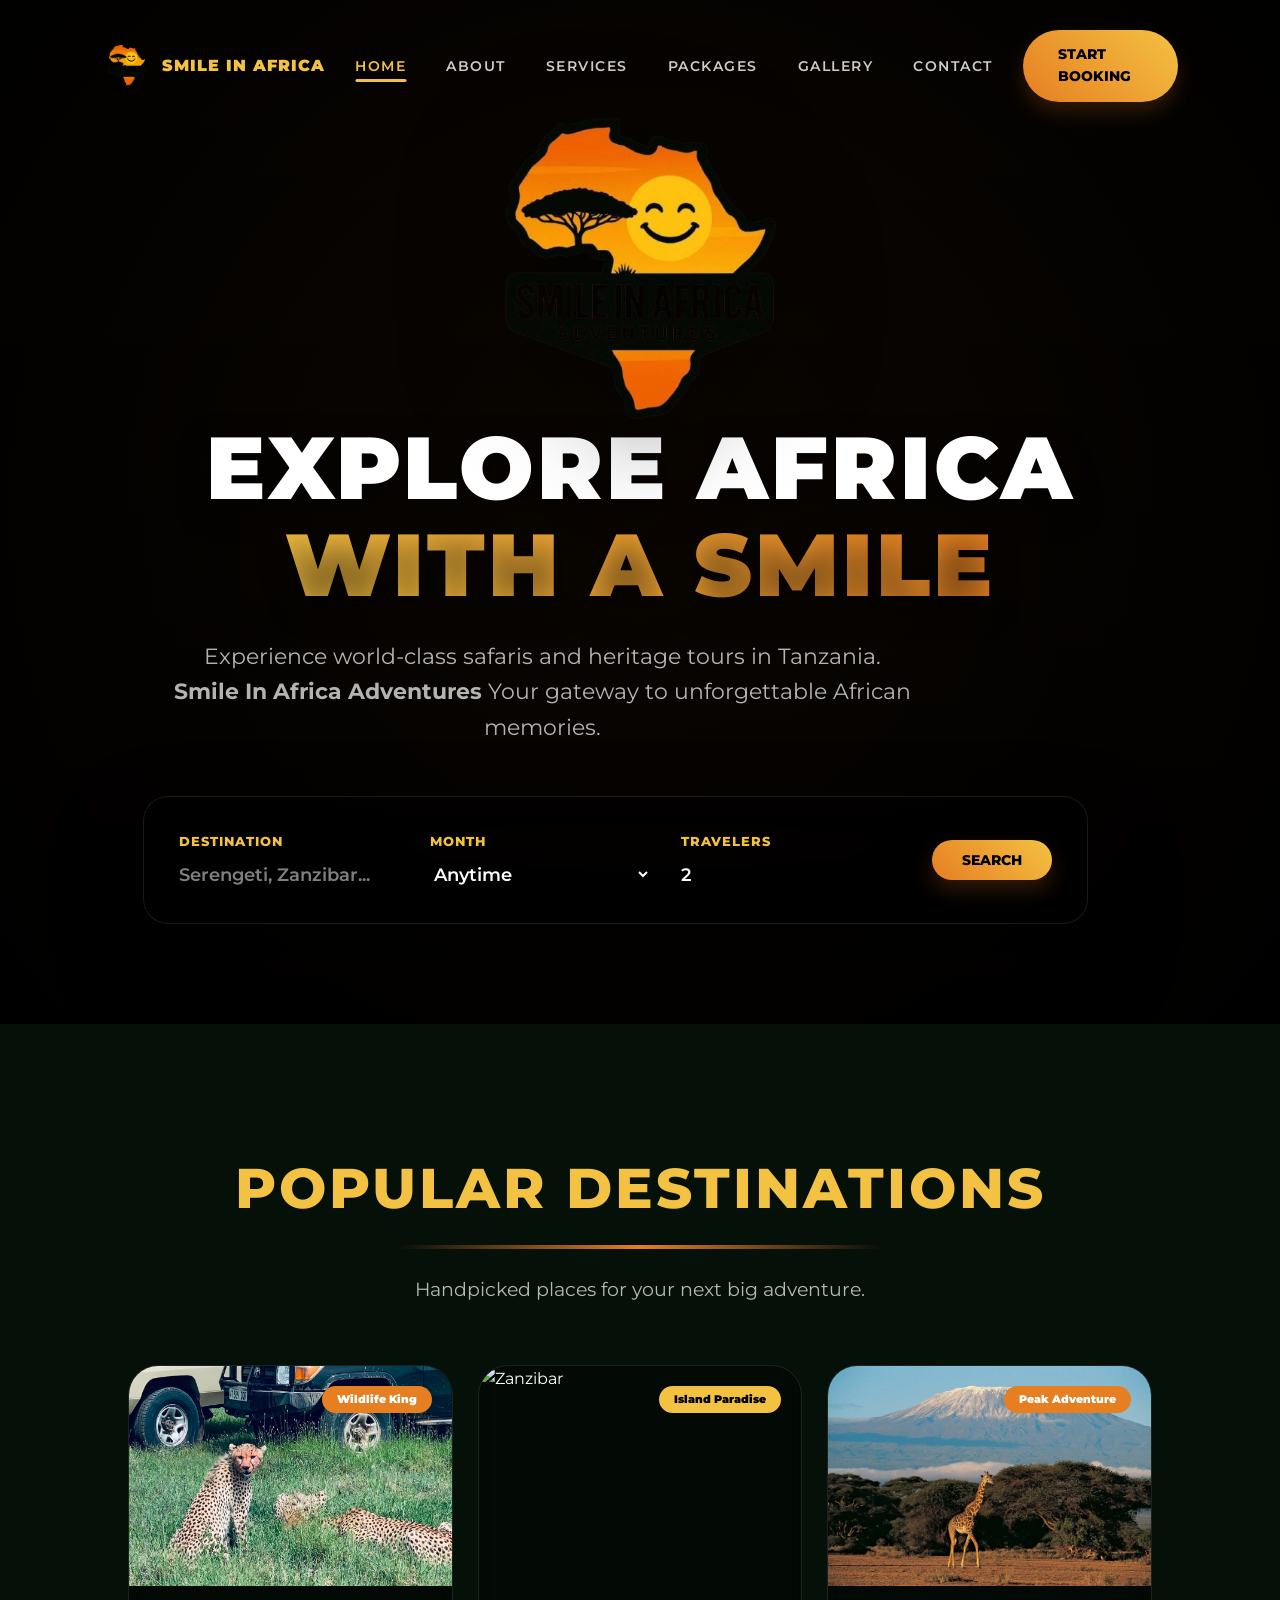
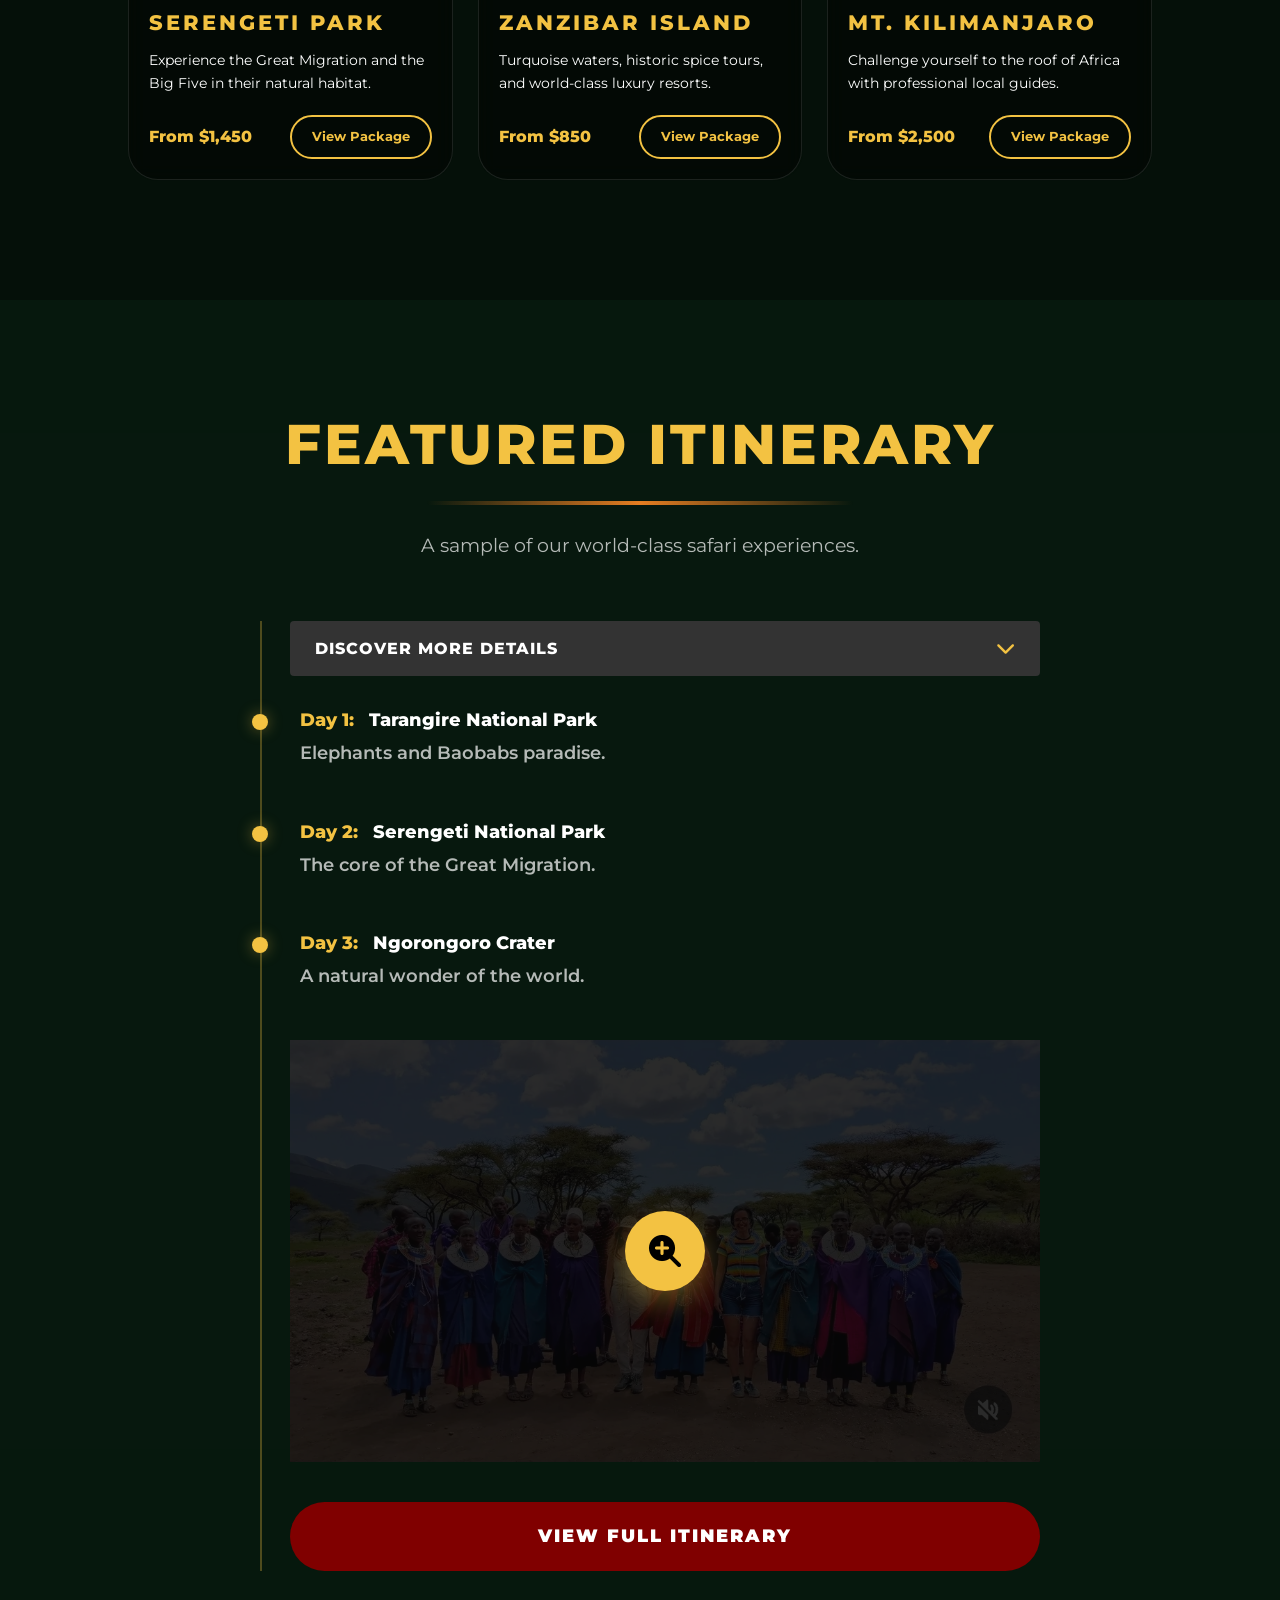
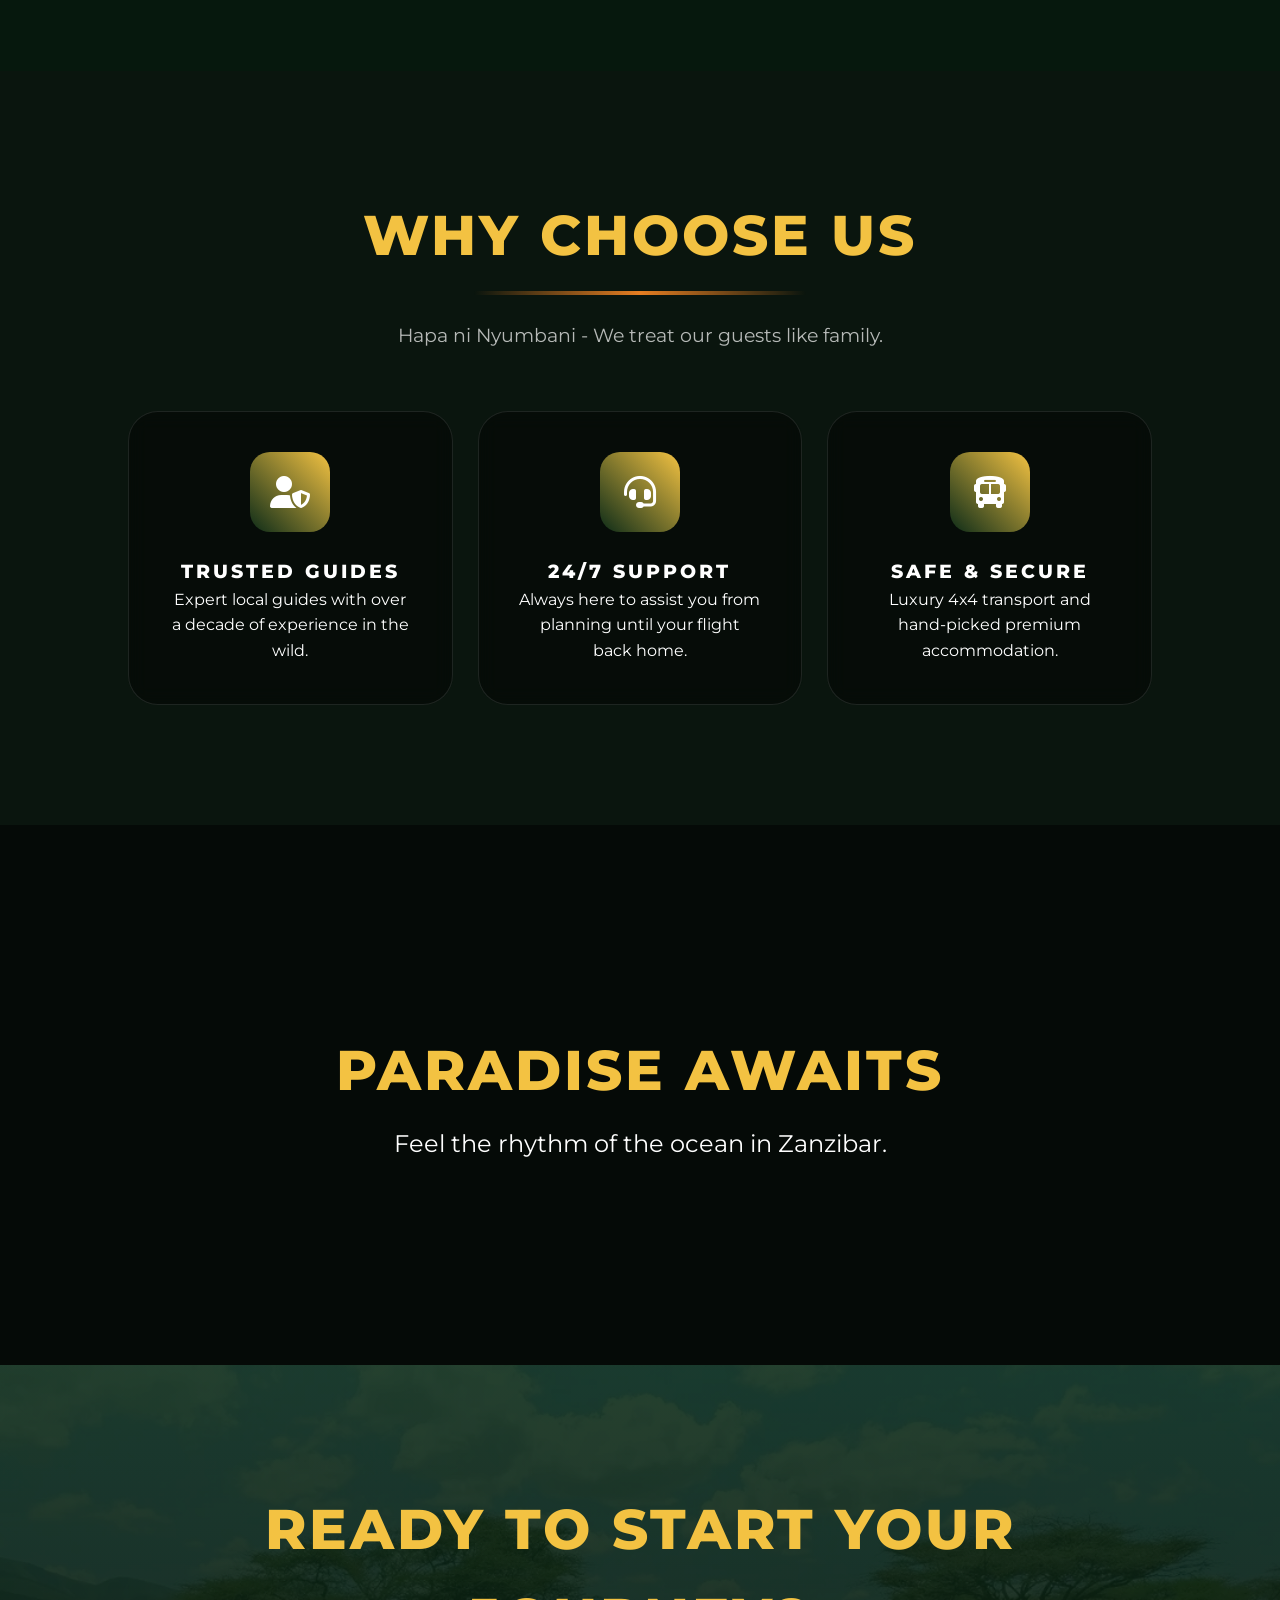
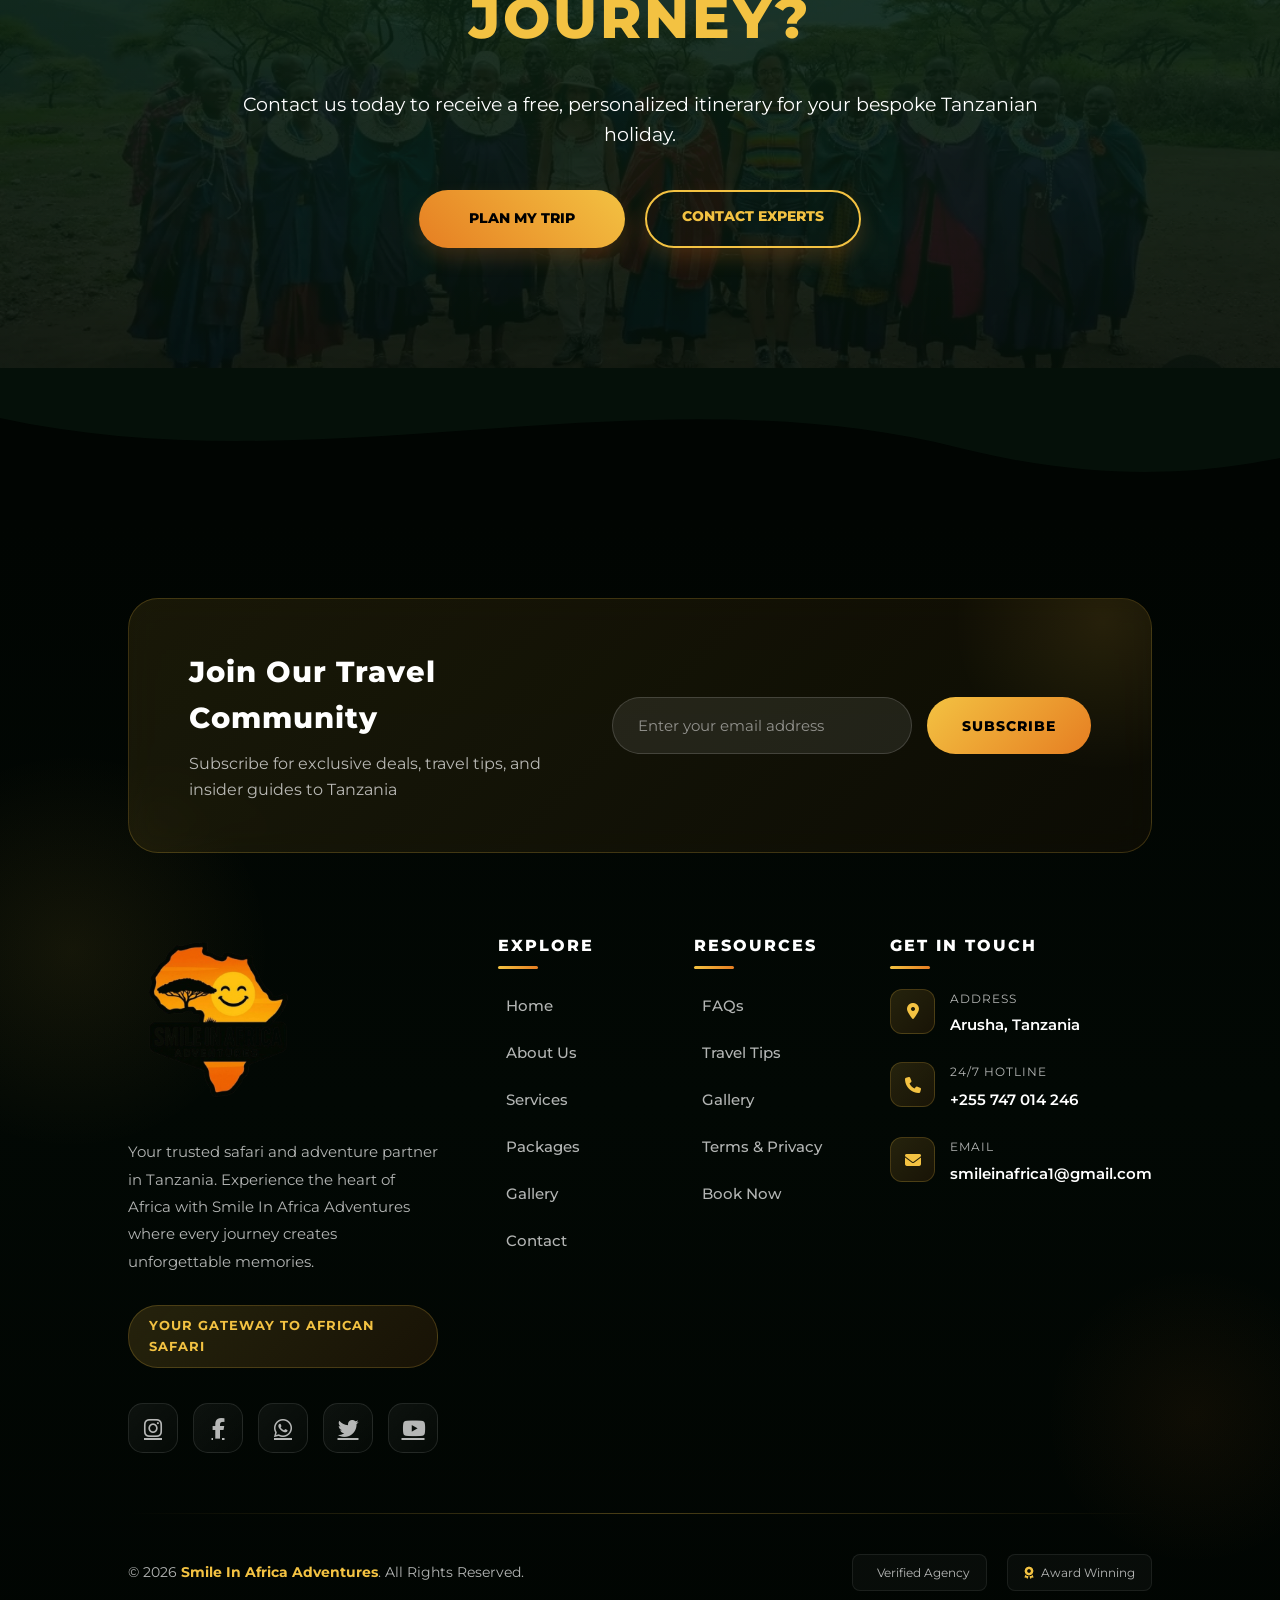
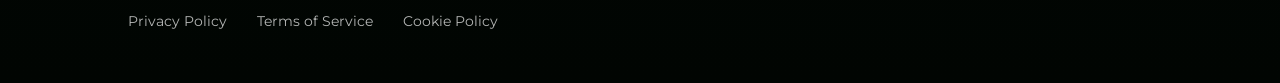
==== index.html @ d2c684fd "Add files via upload" ====
<!DOCTYPE html>
<html lang="en">

<head>
    <meta charset="UTF-8">
    <meta name="viewport" content="width=device-width, initial-scale=1.0">
    <title>Smile In Africa Adventures | Ultimate Tanzanian Safari & Heritage Tours</title>
    <!-- SEO -->
    <meta name="description"
        content="Smile In Africa Adventures - Discover the magic of Tanzania with world-class safaris, Kilimanjaro treks, and Zanzibar escapes. Trusted guides, premium 4x4s, and unforgettable memories.">
    <meta name="keywords"
        content="Tanzania Safari, Serengeti Migration, Kilimanjaro Trekking, Zanzibar Tours, Africa Adventure">
    <!-- Links -->
    <link href="https://fonts.googleapis.com/css2?family=Montserrat:wght@300;400;600;700;800;900&display=swap"
        rel="stylesheet">
    <link rel="stylesheet" href="https://cdnjs.cloudflare.com/ajax/libs/font-awesome/6.4.0/css/all.min.css">
    <link href="https://unpkg.com/aos@2.3.1/dist/aos.css" rel="stylesheet">
    <link rel="stylesheet" href="style.css">
</head>

<body>

    <!-- Professional Navigation -->
    <nav id="navbar">
        <a href="index.html" class="logo">
            <img src="logo.png" alt="Smile In Africa Adventures" class="nav-logo-img">
            <span class="logo-text">SMILE IN AFRICA</span>
        </a>
        <ul class="nav-links">
            <li><a href="index.html" class="active">Home</a></li>
            <li><a href="about.html">About</a></li>
            <li><a href="services.html">Services</a></li>
            <li><a href="packages.html">Packages</a></li>
            <li><a href="gallery.html">Gallery</a></li>
            <li><a href="contact.html">Contact</a></li>
        </ul>
        <div style="display: flex; align-items: center; gap: 20px;">
            <a href="booking.html" class="btn-cta">Start Booking</a>
            <div class="mobile-toggle"><i class="fas fa-bars"></i></div>
        </div>
    </nav>

    <!-- 1. Hero Section -->
    <header class="hero">
        <video autoplay muted loop id="heroVideo" class="video-bg">
            <source src="TANZANIA___Travel_Video___Stock_Footage(2160p).mp4" type="video/mp4">
            Your browser does not support the video tag.
        </video>
        <div class="hero-overlay"></div>

        <!-- Oversized Hero Logo -->
        <div class="hero-logo-container" data-aos="zoom-in">
            <img src="logo.png" alt="Smile In Africa Adventures" class="hero-logo">
        </div>

        <div data-aos="fade-up" data-aos-delay="300" style="max-width: 1000px; position: relative; z-index: 2;">
            <h1>Explore Africa <br><span class="gradient-text">With a Smile</span></h1>
            <p>Experience world-class safaris and heritage tours in Tanzania. <br><strong>Smile In Africa
                    Adventures</strong>
                Your gateway to unforgettable African memories.</p>

            <!-- Trip Chooser -->
            <div class="hero-search" data-aos="zoom-in" data-aos-delay="400">
                <div class="search-item">
                    <label>Destination</label>
                    <input type="text" placeholder="Serengeti, Zanzibar..." class="search-input">
                </div>
                <div class="search-item">
                    <label>Month</label>
                    <select class="search-input" style="background:transparent; border:none; color:white;">
                        <option value="">Anytime</option>
                        <option value="June">June - Sept (Dry)</option>
                        <option value="Oct">Oct - Dec (Short Rains)</option>
                        <option value="Jan">Jan - Feb (Calving)</option>
                    </select>
                </div>
                <div class="search-item">
                    <label>Travelers</label>
                    <input type="number" value="2" min="1" class="search-input">
                </div>
                <div style="display: flex; align-items: center;">
                    <button class="btn-cta" style="padding: 12px 30px;">Search</button>
                </div>
            </div>
        </div>
    </header>

    <!-- 2. Popular Destinations -->
    <section class="destinations">
        <div class="section-title" data-aos="fade-up">
            <h2>Popular Destinations</h2>
            <p>Handpicked places for your next big adventure.</p>
        </div>
        <div class="grid-container">
            <div class="card" data-aos="fade-up">
                <div class="card-img">
                    <img src="Screenshot_20260408_201207_Instagram.jpg.jpeg" alt="Serengeti">
                    <span class="badge-offer">Wildlife King</span>
                </div>
                <div class="card-content">
                    <h3>Serengeti Park</h3>
                    <p>Experience the Great Migration and the Big Five in their natural habitat.</p>
                    <div style="display: flex; justify-content: space-between; align-items: center; margin-top: 20px;">
                        <span style="color: var(--secondary); font-weight: 800;">From $1,450</span>
                        <a href="packages.html" class="btn-package">View Package</a>
                    </div>
                </div>
            </div>
            <div class="card" data-aos="fade-up" data-aos-delay="100">
                <div class="card-img">
                    <img src="zanzibar beach.webp" alt="Zanzibar">
                    <span class="badge-offer" style="background:var(--secondary); color:#000;">Island Paradise</span>
                </div>
                <div class="card-content">
                    <h3>Zanzibar Island</h3>
                    <p>Turquoise waters, historic spice tours, and world-class luxury resorts.</p>
                    <div style="display: flex; justify-content: space-between; align-items: center; margin-top: 20px;">
                        <span style="color: var(--secondary); font-weight: 800;">From $850</span>
                        <a href="packages.html" class="btn-package">View Package</a>
                    </div>
                </div>
            </div>
            <div class="card" data-aos="fade-up" data-aos-delay="200">
                <div class="card-img">
                    <img src="Mount-Kilimanjaro-Tanzania.webp" alt="Kilimanjaro">
                    <span class="badge-offer">Peak Adventure</span>
                </div>
                <div class="card-content">
                    <h3>Mt. Kilimanjaro</h3>
                    <p>Challenge yourself to the roof of Africa with professional local guides.</p>
                    <div style="display: flex; justify-content: space-between; align-items: center; margin-top: 20px;">
                        <span style="color: var(--secondary); font-weight: 800;">From $2,500</span>
                        <a href="packages.html" class="btn-package">View Package</a>
                    </div>
                </div>
            </div>
        </div>
    </section>

    <!-- Featured Itinerary (New Feature from Images) -->
    <section class="itinerary-section" style="background: rgba(13, 44, 24, 0.3);">
        <div class="section-title" data-aos="fade-up">
            <h2>Featured Itinerary</h2>
            <p>A sample of our world-class safari experiences.</p>
        </div>
        <div class="itinerary-container" data-aos="fade-up">
            <div class="itinerary-dropdown">
                <span class="dropdown-text">Discover More Details</span>
                <i class="fas fa-chevron-down dropdown-icon"></i>
            </div>

            <div class="itinerary-item">
                <span class="itinerary-day-label"><span>Day 1:</span> Tarangire National Park</span>
                <p class="itinerary-title">Elephants and Baobabs paradise.</p>
            </div>

            <div class="itinerary-item">
                <span class="itinerary-day-label"><span>Day 2:</span> Serengeti National Park</span>
                <p class="itinerary-title">The core of the Great Migration.</p>
            </div>

            <div class="itinerary-item">
                <span class="itinerary-day-label"><span>Day 3:</span> Ngorongoro Crater</span>
                <p class="itinerary-title">A natural wonder of the world.</p>
            </div>

            <div class="itinerary-map">
                <img src="Screenshot_20260408_201101_Instagram.jpg.jpeg" alt="Adventure Map"
                    style="mix-blend-mode: multiply; opacity: 0.9;">
                <div class="map-zoom-icon">
                    <i class="fas fa-search-plus"></i>
                </div>
            </div>

            <a href="packages.html" class="btn-request-trip" style="margin-top: 40px;">View Full Itinerary</a>
        </div>
    </section>

    <!-- 3. Why Choose Us -->
    <section class="why-us" style="background: rgba(255,255,255,0.02);">
        <div class="section-title" data-aos="fade-up">
            <h2>Why Choose Us</h2>
            <p>Hapa ni Nyumbani - We treat our guests like family.</p>
        </div>
        <div class="grid-container">
            <div class="card" data-aos="zoom-in" style="text-align: center; padding: 40px;">
                <div class="service-icon-box" style="margin: 0 auto 25px;"><i class="fas fa-user-shield"></i></div>
                <h3>Trusted Guides</h3>
                <p>Expert local guides with over a decade of experience in the wild.</p>
            </div>
            <div class="card" data-aos="zoom-in" data-aos-delay="100" style="text-align: center; padding: 40px;">
                <div class="service-icon-box" style="margin: 0 auto 25px;"><i class="fas fa-headset"></i></div>
                <h3>24/7 Support</h3>
                <p>Always here to assist you from planning until your flight back home.</p>
            </div>
            <div class="card" data-aos="zoom-in" data-aos-delay="200" style="text-align: center; padding: 40px;">
                <div class="service-icon-box" style="margin: 0 auto 25px;"><i class="fas fa-bus"></i></div>
                <h3>Safe & Secure</h3>
                <p>Luxury 4x4 transport and hand-picked premium accommodation.</p>
            </div>
        </div>
    </section>

    <!-- 4. Cinematic Zanzibar -->
    <section class="cinematic-section"
        style="padding: 0; min-height: 60vh; position: relative; overflow: hidden; display: flex; align-items: center; justify-content: center;">
        <video autoplay muted loop class="video-bg">
            <source src="ZANZIBAR___CINEMATIC_TRAVEL_VIDEO(2160p).webm" type="video/webm">
        </video>
        <div class="hero-overlay" style="background: rgba(0,0,0,0.5);"></div>
        <div style="position: relative; z-index: 2; text-align: center;" data-aos="zoom-in">
            <h2 style="font-size: 3.5rem; color: var(--secondary); margin-bottom: 10px;">Paradise Awaits</h2>
            <p style="font-size: 1.5rem; color: white;">Feel the rhythm of the ocean in Zanzibar.</p>
        </div>
    </section>

    <!-- 5. CTA Section -->
    <section class="cta-section"
        style="background-image: linear-gradient(rgba(13, 44, 24, 0.9), rgba(5, 16, 9, 0.9)), url('Screenshot_20260408_201101_Instagram.jpg.jpeg'); background-size: cover; text-align: center; padding: 120px 10%;">
        <div data-aos="zoom-in">
            <h2 style="font-size: clamp(2rem, 5vw, 3.5rem); color: var(--secondary); margin-bottom: 25px;">Ready to
                Start Your Journey?</h2>
            <p
                style="margin-bottom: 40px; color: white; font-size: 1.2rem; max-width: 800px; margin-left: auto; margin-right: auto;">
                Contact us today to receive a free, personalized itinerary for your bespoke Tanzanian holiday.</p>
            <div style="display: flex; justify-content: center; gap: 20px; flex-wrap: wrap;">
                <a href="booking.html" class="btn-cta" style="padding: 18px 50px;">Plan My Trip</a>
                <a href="contact.html" class="btn-cta"
                    style="background: transparent; border: 2px solid var(--secondary); color: var(--secondary) !important;">Contact
                    Experts</a>
            </div>
        </div>
    </section>

    <!-- Premium Footer -->
    <div class="footer-wave">
        <svg viewBox="0 0 1440 150" preserveAspectRatio="none">
            <path class="wave-path" d="M0,50 C360,120 720,0 1080,80 C1260,120 1380,100 1440,90 L1440,150 L0,150 Z">
            </path>
        </svg>
    </div>
    <footer>
        <div class="footer-content">
            <!-- Newsletter CTA Section -->
            <div class="footer-cta" data-aos="fade-up">
                <div class="footer-cta-text">
                    <h3>Join Our Travel Community</h3>
                    <p>Subscribe for exclusive deals, travel tips, and insider guides to Tanzania</p>
                </div>
                <div class="footer-newsletter">
                    <input type="email" placeholder="Enter your email address">
                    <button type="button">Subscribe</button>
                </div>
            </div>

            <!-- Footer Grid -->
            <div class="footer-grid">
                <!-- Brand Column -->
                <div class="footer-brand">
                    <div class="logo">
                        <img src="logo.png" alt="Smile In Africa Adventures" class="footer-logo-img">
                    </div>
                    <p>Your trusted safari and adventure partner in Tanzania. Experience the heart of Africa with Smile
                        In Africa Adventures where every journey creates unforgettable memories.</p>
                    <span class="footer-tagline"> Your Gateway to African Safari</span>
                    <div class="social-links">
                        <a href="#" class="instagram" aria-label="Instagram"><i class="fab fa-instagram"></i></a>
                        <a href="#" class="facebook" aria-label="Facebook"><i class="fab fa-facebook-f"></i></a>
                        <a href="#" class="whatsapp" aria-label="WhatsApp"><i class="fab fa-whatsapp"></i></a>
                        <a href="#" class="twitter" aria-label="Twitter"><i class="fab fa-twitter"></i></a>
                        <a href="#" class="youtube" aria-label="YouTube"><i class="fab fa-youtube"></i></a>
                    </div>
                </div>

                <!-- Quick Links -->
                <div class="footer-col">
                    <h4>Explore</h4>
                    <ul class="footer-links">
                        <li><a href="index.html">Home</a></li>
                        <li><a href="about.html">About Us</a></li>
                        <li><a href="services.html">Services</a></li>
                        <li><a href="packages.html">Packages</a></li>
                        <li><a href="gallery.html">Gallery</a></li>
                        <li><a href="contact.html">Contact</a></li>
                    </ul>
                </div>

                <!-- Resources -->
                <div class="footer-col">
                    <h4>Resources</h4>
                    <ul class="footer-links">
                        <li><a href="faq.html">FAQs</a></li>
                        <li><a href="#">Travel Tips</a></li>
                        <li><a href="gallery.html">Gallery</a></li>
                        <li><a href="#">Terms & Privacy</a></li>
                        <li><a href="booking.html">Book Now</a></li>
                    </ul>
                </div>

                <!-- Contact Info -->
                <div class="footer-col">
                    <h4>Get In Touch</h4>
                    <div class="footer-contact-item">
                        <div class="footer-contact-icon">
                            <i class="fas fa-location-dot"></i>
                        </div>
                        <div class="footer-contact-text">
                            <span>Address</span>
                            <p>Arusha, Tanzania</p>
                        </div>
                    </div>
                    <div class="footer-contact-item">
                        <div class="footer-contact-icon">
                            <i class="fas fa-phone"></i>
                        </div>
                        <div class="footer-contact-text">
                            <span>24/7 Hotline</span>
                            <a href="tel:+255747014246">+255 747 014 246</a>
                        </div>
                    </div>
                    <div class="footer-contact-item">
                        <div class="footer-contact-icon">
                            <i class="fas fa-envelope"></i>
                        </div>
                        <div class="footer-contact-text">
                            <span>Email</span>
                            <a href="mailto:smileinafrica1@gmail.com">smileinafrica1@gmail.com</a>
                        </div>
                    </div>
                </div>
            </div>

            <!-- Footer Divider -->
            <div class="footer-divider"></div>

            <!-- Footer Bottom -->
            <div class="footer-bottom">
                <p class="footer-copyright">
                    &copy; 2026 <span>Smile In Africa Adventures</span>. All Rights Reserved.
                </p>
                <div class="footer-badges">
                    <div class="footer-badge">
                        <i class="fas fa-shield-check"></i>
                        Verified Agency
                    </div>
                    <div class="footer-badge">
                        <i class="fas fa-award"></i>
                        Award Winning
                    </div>
                </div>
                <div class="footer-bottom-links">
                    <a href="#">Privacy Policy</a>
                    <a href="#">Terms of Service</a>
                    <a href="#">Cookie Policy</a>
                </div>
            </div>
        </div>
    </footer>

    <!-- Back to Top -->
    <div id="scroll-top"><i class="fas fa-chevron-up"></i></div>

    <!-- Scripts -->
    <script src="https://unpkg.com/aos@2.3.1/dist/aos.js"></script>
    <script src="script.js"></script>
</body>

</html>
---- style.css ----
/* Global Styles & Variables */
:root {
    --primary: #0d2c18;
    --primary-light: #1a4d2e;
    --secondary: #f3c242;
    --accent: #e67e22;
    --text-white: #ffffff;
    --text-dim: rgba(255, 255, 255, 0.7);
    --bg-dark: #051009;
    --card-bg: rgba(0, 0, 0, 0.4);
    --glass: rgba(255, 255, 255, 0.05);
    --glass-border: rgba(255, 255, 255, 0.1);
    --transition: all 0.4s cubic-bezier(0.165, 0.84, 0.44, 1);
    --shadow: 0 30px 60px rgba(0, 0, 0, 0.5);
}

* {
    margin: 0;
    padding: 0;
    box-sizing: border-box;
    font-family: 'Montserrat', sans-serif;
    scroll-behavior: smooth;
}

::selection {
    background: var(--secondary);
    color: #000;
}

body {
    background-color: var(--bg-dark);
    color: var(--text-white);
    overflow-x: hidden;
    line-height: 1.6;
    -webkit-font-smoothing: antialiased;
}

/* Custom Scrollbar */
::-webkit-scrollbar {
    width: 10px;
}

::-webkit-scrollbar-track {
    background: var(--bg-dark);
}

::-webkit-scrollbar-thumb {
    background: linear-gradient(var(--primary), var(--secondary));
    border-radius: 10px;
}

/* Typography Highlights */
h1,
h2,
h3,
h4,
h5,
h6,
.brand {
    text-transform: uppercase;
    letter-spacing: 3px;
    font-weight: 800;
}

.gradient-text {
    background: linear-gradient(45deg, var(--secondary) 0%, var(--accent) 100%);
    -webkit-background-clip: text;
    background-clip: text;
    -webkit-text-fill-color: transparent;
    display: inline-block;
}

/* Professional Navigation */
nav {
    position: fixed;
    top: 0;
    width: 100%;
    padding: 30px 8%;
    display: flex;
    justify-content: space-between;
    align-items: center;
    z-index: 1000;
    transition: var(--transition);
}

nav.sticky {
    padding: 15px 8%;
    background: rgba(13, 44, 24, 0.9);
    backdrop-filter: blur(20px);
    box-shadow: 0 10px 30px rgba(0, 0, 0, 0.5);
    border-bottom: 1px solid var(--glass-border);
}

.logo {
    font-size: 1.4rem;
    color: var(--secondary);
    display: flex;
    align-items: center;
    gap: 10px;
    text-decoration: none;
    font-weight: 900;
}

.nav-logo-img {
    height: 50px;
    width: auto;
    object-fit: contain;
    border-radius: 8px;
    transition: var(--transition);
}

nav.sticky .nav-logo-img {
    height: 40px;
}

.logo-text {
    font-size: 1rem;
    letter-spacing: 1px;
    white-space: nowrap;
}

/* Hero Oversized Logo */
.hero-logo-container {
    position: relative;
    z-index: 3;
    margin-bottom: -30px;
    display: flex;
    justify-content: center;
    align-items: center;
}

.hero-logo {
    width: 350px;
    height: auto;
    max-width: 90vw;
    filter: drop-shadow(0 20px 50px rgba(0, 0, 0, 0.5));
    animation: logoFloat 4s ease-in-out infinite;
    transition: var(--transition);
}

.hero-logo:hover {
    transform: scale(1.05);
    filter: drop-shadow(0 30px 60px rgba(243, 194, 66, 0.3));
}

@keyframes logoFloat {

    0%,
    100% {
        transform: translateY(0);
    }

    50% {
        transform: translateY(-15px);
    }
}

/* Preloader */
#preloader {
    position: fixed;
    top: 0;
    left: 0;
    width: 100%;
    height: 100vh;
    background: var(--bg-dark);
    display: flex;
    justify-content: center;
    align-items: center;
    z-index: 9999;
}

.loader {
    width: 50px;
    height: 50px;
    border: 5px solid var(--glass);
    border-top: 5px solid var(--secondary);
    border-radius: 50%;
    animation: spin 1s linear infinite;
}

@keyframes spin {
    0% {
        transform: rotate(0deg);
    }

    100% {
        transform: rotate(360deg);
    }
}

.nav-links {
    display: flex;
    list-style: none;
    gap: 40px;
}

/* Mobile Menu Toggle */
.mobile-toggle {
    display: none;
    font-size: 1.5rem;
    color: var(--secondary);
    cursor: pointer;
}

.nav-links a {
    text-decoration: none;
    color: var(--text-white);
    font-weight: 600;
    font-size: 0.85rem;
    transition: var(--transition);
    position: relative;
    text-transform: uppercase;
    letter-spacing: 1.5px;
    opacity: 0.8;
}

.nav-links a::after {
    content: '';
    position: absolute;
    bottom: -8px;
    left: 50%;
    transform: translateX(-50%);
    width: 0;
    height: 3px;
    background: var(--secondary);
    transition: var(--transition);
    border-radius: 4px;
}

.nav-links a:hover,
.nav-links a.active {
    opacity: 1;
    color: var(--secondary);
}

.nav-links a:hover::after,
.nav-links a.active::after {
    width: 100%;
}

.btn-cta {
    background: linear-gradient(45deg, var(--accent), var(--secondary));
    color: #000 !important;
    padding: 14px 35px;
    border-radius: 50px;
    text-decoration: none;
    font-weight: 800;
    font-size: 0.85rem;
    transition: var(--transition);
    box-shadow: 0 10px 20px rgba(230, 126, 34, 0.2);
    text-transform: uppercase;
    border: none;
    cursor: pointer;
}

.btn-cta:hover {
    transform: translateY(-5px) scale(1.05);
    box-shadow: 0 15px 30px rgba(230, 126, 34, 0.4);
}

/* Trip Chooser in Hero */
.hero-search {
    background: rgba(0, 0, 0, 0.6);
    backdrop-filter: blur(25px);
    padding: 35px;
    border-radius: 25px;
    border: 1px solid var(--glass-border);
    display: flex;
    gap: 30px;
    margin-top: 50px;
    width: 95%;
    max-width: 1100px;
    box-shadow: 0 40px 80px rgba(0, 0, 0, 0.6);
}

.search-item {
    flex: 1;
    text-align: left;
}

.search-item label {
    display: block;
    font-size: 0.8rem;
    font-weight: 800;
    color: var(--secondary);
    margin-bottom: 10px;
    text-transform: uppercase;
    letter-spacing: 1px;
}

.search-input {
    width: 100%;
    background: transparent;
    border: none;
    color: #fff;
    font-size: 1.1rem;
    font-weight: 600;
    outline: none;
}

.search-input::placeholder {
    color: rgba(255, 255, 255, 0.5);
}

/* Service Box Enhancements */
.service-icon-box {
    width: 80px;
    height: 80px;
    background: linear-gradient(45deg, var(--primary), var(--secondary));
    border-radius: 20px;
    display: flex;
    align-items: center;
    justify-content: center;
    font-size: 2rem;
    color: white;
    margin: 0 auto 25px;
    transition: var(--transition);
}

.card:hover .service-icon-box {
    transform: rotateY(180deg);
}

.btn-package {
    background: transparent;
    border: 2px solid var(--secondary);
    color: var(--secondary);
    padding: 10px 20px;
    border-radius: 50px;
    text-decoration: none;
    font-weight: 700;
    font-size: 0.8rem;
    transition: var(--transition);
}

.btn-package:hover {
    background: var(--secondary);
    color: #000;
}

.badge-offer {
    position: absolute;
    top: 20px;
    right: 20px;
    background: var(--accent);
    color: white;
    padding: 5px 15px;
    border-radius: 50px;
    font-weight: 900;
    font-size: 0.7rem;
    z-index: 5;
}

/* Advanced Hero */
.hero {
    background-color: #000;
}

.video-bg {
    position: absolute;
    top: 50%;
    left: 50%;
    width: 100%;
    height: 100%;
    object-fit: cover;
    transform: translate(-50%, -50%);
    z-index: 0;
}

.hero-overlay {
    position: absolute;
    top: 0;
    left: 0;
    width: 100%;
    height: 100%;
    background: linear-gradient(rgba(0, 0, 0, 0.4), rgba(0, 0, 0, 0.7));
    z-index: 1;
}


.subpage-hero {
    background-image: linear-gradient(rgba(0, 0, 0, 0.6), rgba(0, 0, 0, 0.6)), url('2026_02_13_04_07_IMG_7558.JPG');
}

.hero,
.subpage-hero {
    min-height: 100vh;
    width: 100%;
    display: flex;
    flex-direction: column;
    justify-content: center;
    align-items: center;
    text-align: center;
    padding: 100px 10%;
    background-size: cover;
    background-position: center;
    position: relative;
    overflow: hidden;
}

.hero::before {
    content: '';
    position: absolute;
    top: 50%;
    left: 50%;
    width: 151%;
    height: 151%;
    background: radial-gradient(circle, rgba(230, 126, 34, 0.1) 0%, transparent 70%);
    transform: translate(-50%, -50%);
    pointer-events: none;
    animation: pulse 10s infinite;
}

@keyframes pulse {

    0%,
    100% {
        opacity: 0.3;
        transform: translate(-50%, -50%) scale(1);
    }

    50% {
        opacity: 0.6;
        transform: translate(-50%, -50%) scale(1.2);
    }
}

.hero h1 {
    font-size: clamp(2.5rem, 8vw, 5.5rem);
    line-height: 1.1;
    margin-bottom: 25px;
    text-shadow: 0 10px 30px rgba(0, 0, 0, 0.5);
    font-weight: 900;
}

.hero p {
    font-size: clamp(1rem, 2vw, 1.4rem);
    max-width: 800px;
    color: var(--text-dim);
    margin-bottom: 45px;
    line-height: 1.6;
}

/* Sections & Organizing Content */
section {
    padding: 120px 10%;
    position: relative;
    z-index: 1;
}

section:nth-child(even) {
    background: rgba(255, 255, 255, 0.02);
}

.section-title {
    text-align: center;
    margin-bottom: 60px;
}

.section-title h2 {
    font-size: 3.5rem;
    color: var(--secondary);
    margin-bottom: 20px;
    position: relative;
    display: inline-block;
}

.section-title h2::after {
    content: '';
    position: absolute;
    bottom: -15px;
    left: 20%;
    width: 60%;
    height: 4px;
    background: linear-gradient(to right, transparent, var(--accent), transparent);
}

.section-title p {
    color: var(--text-dim);
    font-size: 1.2rem;
    max-width: 700px;
    margin: 20px auto 0;
}

/* Premium Cards */
.card {
    background: var(--card-bg);
    border-radius: 30px;
    border: 1px solid var(--glass-border);
    overflow: hidden;
    transition: var(--transition);
    backdrop-filter: blur(10px);
    height: 100%;
}

.card:hover {
    background: rgba(255, 255, 255, 0.08);
    border-color: var(--secondary);
    transform: translateY(-20px) scale(1.02);
    box-shadow: 0 40px 100px rgba(0, 0, 0, 0.7);
}

.card-img {
    height: 220px;
    overflow: hidden;
    position: relative;
}

.card-img img {
    width: 100%;
    height: 100%;
    object-fit: cover;
    transition: var(--transition);
}

.card:hover .card-img img {
    transform: scale(1.15);
}

.card-content {
    padding: 20px;
}

.card-content h3 {
    font-size: 1.3rem;
    color: var(--secondary);
    margin-bottom: 10px;
}

.card-content p {
    font-size: 0.9rem;
    margin-bottom: 15px;
}

/* Global Form Styles */
.input-group {
    margin-bottom: 25px;
    text-align: left;
}

.input-group label {
    display: block;
    font-size: 0.8rem;
    font-weight: 700;
    color: var(--secondary);
    margin-bottom: 10px;
    text-transform: uppercase;
    letter-spacing: 1px;
}

.input-field {
    width: 100%;
    background: rgba(255, 255, 255, 0.05);
    border: 1px solid var(--glass-border);
    padding: 15px 20px;
    border-radius: 12px;
    color: white;
    font-size: 0.95rem;
    outline: none;
    transition: var(--transition);
}

.input-field:focus {
    border-color: var(--secondary);
    background: rgba(255, 255, 255, 0.08);
    box-shadow: 0 0 15px rgba(243, 194, 66, 0.1);
}

textarea.input-field {
    resize: none;
}

/* Choice Cards in Booking */
.choice-card {
    background: var(--glass);
    border: 1px solid var(--glass-border);
    padding: 30px;
    border-radius: 20px;
    text-align: center;
    cursor: pointer;
    transition: var(--transition);
}

.choice-card i {
    font-size: 2.5rem;
    color: var(--secondary);
    margin-bottom: 15px;
    display: block;
}

.choice-card span {
    font-weight: 700;
    font-size: 0.9rem;
}

.choice-card.selected {
    background: var(--secondary);
    color: #000;
}

.choice-card.selected i {
    color: #000;
}


/* Booking Multi-Step (The Professional Look) */
.booking-window {
    background: rgba(0, 0, 0, 0.4);
    border-radius: 40px;
    backdrop-filter: blur(40px);
    border: 1px solid var(--glass-border);
    max-width: 1200px;
    margin: 0 auto;
    display: flex;
    overflow: hidden;
    box-shadow: 0 40px 100px rgba(0, 0, 0, 0.6);
}

.booking-nav {
    width: 350px;
    background: linear-gradient(to bottom, var(--primary), #051009);
    padding: 60px 40px;
    display: flex;
    flex-direction: column;
    gap: 40px;
}

.step-item {
    display: flex;
    align-items: center;
    gap: 20px;
    opacity: 0.4;
    transition: 0.5s;
    transform: translateX(-10px);
}

.step-item.active {
    opacity: 1;
    color: var(--secondary);
    transform: translateX(0);
}

.step-circle {
    width: 45px;
    height: 45px;
    border-radius: 50%;
    border: 2px solid currentColor;
    display: flex;
    align-items: center;
    justify-content: center;
    font-weight: 900;
    font-size: 1.1rem;
    box-shadow: 0 0 20px rgba(243, 194, 66, 0.2);
}

.booking-body {
    padding: 80px;
    flex: 1;
    position: relative;
}

/* Testimonials */
.testimonial-card {
    background: var(--glass);
    padding: 50px;
    border-radius: 30px;
    border: 1px solid var(--glass-border);
    margin: 20px;
    text-align: left;
}

.user-info {
    display: flex;
    align-items: center;
    gap: 20px;
    margin-top: 30px;
}

.user-info img {
    width: 60px;
    height: 60px;
    border-radius: 50%;
    border: 2px solid var(--secondary);
}

.user-info h4 {
    color: var(--secondary);
    margin-bottom: 2px;
    text-transform: none;
    letter-spacing: 1px;
}

/* ============================================
   PREMIUM FOOTER STYLES
   ============================================ */

/* Wave Separator */
.footer-wave {
    position: relative;
    width: 100%;
    height: 150px;
    overflow: hidden;
    background: transparent;
}

.footer-wave svg {
    position: absolute;
    bottom: 0;
    left: 0;
    width: 100%;
    height: 100%;
}

.footer-wave .wave-path {
    fill: #010502;
}

/* Main Footer */
footer {
    background: linear-gradient(180deg, #010502 0%, #020804 50%, #010502 100%);
    padding: 0 0 0 0;
    position: relative;
    overflow: hidden;
}

/* Footer Glow Effects */
footer::before {
    content: '';
    position: absolute;
    top: 20%;
    left: -10%;
    width: 400px;
    height: 400px;
    background: radial-gradient(circle, rgba(243, 194, 66, 0.08) 0%, transparent 70%);
    border-radius: 50%;
    pointer-events: none;
    animation: footerGlow 8s ease-in-out infinite alternate;
}

footer::after {
    content: '';
    position: absolute;
    bottom: 10%;
    right: -5%;
    width: 300px;
    height: 300px;
    background: radial-gradient(circle, rgba(230, 126, 34, 0.06) 0%, transparent 70%);
    border-radius: 50%;
    pointer-events: none;
    animation: footerGlow 10s ease-in-out infinite alternate-reverse;
}

@keyframes footerGlow {
    0% {
        opacity: 0.3;
        transform: scale(1);
    }

    100% {
        opacity: 0.7;
        transform: scale(1.2);
    }
}

.footer-content {
    position: relative;
    z-index: 1;
    padding: 80px 10% 50px;
}

/* Footer Top Section with CTA */
.footer-cta {
    background: linear-gradient(135deg, rgba(243, 194, 66, 0.1) 0%, rgba(230, 126, 34, 0.05) 100%);
    border: 1px solid rgba(243, 194, 66, 0.2);
    border-radius: 30px;
    padding: 50px 60px;
    display: flex;
    justify-content: space-between;
    align-items: center;
    gap: 40px;
    margin-bottom: 80px;
    backdrop-filter: blur(20px);
    position: relative;
    overflow: hidden;
}

.footer-cta::before {
    content: '';
    position: absolute;
    top: -50%;
    right: -10%;
    width: 300px;
    height: 300px;
    background: radial-gradient(circle, rgba(243, 194, 66, 0.1) 0%, transparent 70%);
    border-radius: 50%;
    pointer-events: none;
}

.footer-cta-text h3 {
    font-size: 1.8rem;
    color: var(--text-white);
    margin-bottom: 10px;
    text-transform: none;
    letter-spacing: 1px;
}

.footer-cta-text p {
    color: var(--text-dim);
    font-size: 1rem;
}

.footer-newsletter {
    display: flex;
    gap: 15px;
    position: relative;
    z-index: 1;
}

.footer-newsletter input {
    background: rgba(255, 255, 255, 0.08);
    border: 1px solid rgba(255, 255, 255, 0.15);
    padding: 18px 25px;
    border-radius: 50px;
    color: white;
    font-size: 0.95rem;
    width: 300px;
    outline: none;
    transition: var(--transition);
}

.footer-newsletter input:focus {
    border-color: var(--secondary);
    background: rgba(255, 255, 255, 0.12);
    box-shadow: 0 0 25px rgba(243, 194, 66, 0.15);
}

.footer-newsletter input::placeholder {
    color: rgba(255, 255, 255, 0.5);
}

.footer-newsletter button {
    background: linear-gradient(135deg, var(--secondary) 0%, var(--accent) 100%);
    color: #000;
    padding: 18px 35px;
    border-radius: 50px;
    border: none;
    font-weight: 800;
    font-size: 0.85rem;
    text-transform: uppercase;
    letter-spacing: 1px;
    cursor: pointer;
    transition: var(--transition);
    white-space: nowrap;
}

.footer-newsletter button:hover {
    transform: translateY(-3px);
    box-shadow: 0 15px 35px rgba(243, 194, 66, 0.3);
}

/* Footer Grid */
.footer-grid {
    display: grid;
    grid-template-columns: 2fr 1fr 1fr 1.5fr;
    gap: 60px;
    margin-bottom: 60px;
}

/* Footer Brand Column */
.footer-brand {
    max-width: 350px;
}

.footer-brand .logo {
    font-size: 1.6rem;
    margin-bottom: 25px;
    display: inline-flex;
    align-items: center;
    gap: 12px;
}

.footer-brand .logo i {
    color: var(--secondary);
    font-size: 1.4rem;
}

.footer-logo-img {
    width: 180px;
    height: auto;
    object-fit: contain;
    border-radius: 10px;
    transition: var(--transition);
}

.footer-logo-img:hover {
    transform: scale(1.05);
    filter: drop-shadow(0 10px 30px rgba(243, 194, 66, 0.3));
}

.footer-brand p {
    color: var(--text-dim);
    line-height: 1.8;
    margin-bottom: 30px;
    font-size: 0.95rem;
}

.footer-tagline {
    display: inline-block;
    padding: 10px 20px;
    background: linear-gradient(135deg, rgba(243, 194, 66, 0.15) 0%, rgba(230, 126, 34, 0.1) 100%);
    border: 1px solid rgba(243, 194, 66, 0.2);
    border-radius: 30px;
    font-size: 0.8rem;
    color: var(--secondary);
    font-weight: 700;
    letter-spacing: 1px;
    text-transform: uppercase;
}

/* Footer Columns */
.footer-col h4 {
    color: var(--text-white);
    margin-bottom: 30px;
    font-size: 1rem;
    position: relative;
    display: inline-block;
    text-transform: uppercase;
    letter-spacing: 2px;
}

.footer-col h4::after {
    content: '';
    position: absolute;
    bottom: -10px;
    left: 0;
    width: 40px;
    height: 3px;
    background: linear-gradient(90deg, var(--secondary), var(--accent));
    border-radius: 10px;
}

.footer-links {
    list-style: none;
}

.footer-links li {
    margin-bottom: 18px;
}

.footer-links a {
    color: var(--text-dim);
    text-decoration: none;
    transition: var(--transition);
    font-weight: 500;
    font-size: 0.95rem;
    display: inline-flex;
    align-items: center;
    gap: 8px;
}

.footer-links a::before {
    content: '';
    width: 0;
    height: 2px;
    background: var(--secondary);
    transition: var(--transition);
}

.footer-links a:hover {
    color: var(--secondary);
    transform: translateX(8px);
}

.footer-links a:hover::before {
    width: 15px;
}

/* Footer Contact Info */
.footer-contact-item {
    display: flex;
    align-items: flex-start;
    gap: 15px;
    margin-bottom: 25px;
}

.footer-contact-icon {
    width: 45px;
    height: 45px;
    min-width: 45px;
    background: linear-gradient(135deg, rgba(243, 194, 66, 0.15) 0%, rgba(230, 126, 34, 0.1) 100%);
    border: 1px solid rgba(243, 194, 66, 0.2);
    border-radius: 12px;
    display: flex;
    align-items: center;
    justify-content: center;
    color: var(--secondary);
    font-size: 1rem;
    transition: var(--transition);
}

.footer-contact-item:hover .footer-contact-icon {
    background: var(--secondary);
    color: #000;
    transform: rotate(10deg);
}

.footer-contact-text span {
    display: block;
    color: var(--text-dim);
    font-size: 0.75rem;
    text-transform: uppercase;
    letter-spacing: 1px;
    margin-bottom: 5px;
}

.footer-contact-text a,
.footer-contact-text p {
    color: var(--text-white);
    font-weight: 600;
    text-decoration: none;
    font-size: 0.95rem;
    margin: 0;
    transition: var(--transition);
}

.footer-contact-text a:hover {
    color: var(--secondary);
}

/* Social Links - Premium Style */
.social-links {
    display: flex;
    gap: 15px;
    margin-top: 35px;
}

.social-links a {
    width: 50px;
    height: 50px;
    background: linear-gradient(135deg, rgba(255, 255, 255, 0.05) 0%, rgba(255, 255, 255, 0.02) 100%);
    border: 1px solid rgba(255, 255, 255, 0.1);
    display: flex;
    align-items: center;
    justify-content: center;
    border-radius: 15px;
    color: var(--text-dim);
    font-size: 1.3rem;
    transition: var(--transition);
    position: relative;
    overflow: hidden;
}

.social-links a::before {
    content: '';
    position: absolute;
    top: 0;
    left: 0;
    width: 100%;
    height: 100%;
    background: linear-gradient(135deg, var(--secondary), var(--accent));
    opacity: 0;
    transition: var(--transition);
}

.social-links a i {
    position: relative;
    z-index: 1;
    transition: var(--transition);
}

.social-links a:hover {
    border-color: var(--secondary);
    transform: translateY(-5px) scale(1.05);
    box-shadow: 0 15px 30px rgba(243, 194, 66, 0.2);
}

.social-links a:hover::before {
    opacity: 1;
}

.social-links a:hover i {
    color: #000;
    transform: scale(1.1);
}

/* Individual Social Colors on Hover */
.social-links a.instagram:hover {
    box-shadow: 0 15px 30px rgba(225, 48, 108, 0.3);
}

.social-links a.facebook:hover {
    box-shadow: 0 15px 30px rgba(59, 89, 152, 0.3);
}

.social-links a.whatsapp:hover {
    box-shadow: 0 15px 30px rgba(37, 211, 102, 0.3);
}

.social-links a.twitter:hover {
    box-shadow: 0 15px 30px rgba(29, 161, 242, 0.3);
}

.social-links a.youtube:hover {
    box-shadow: 0 15px 30px rgba(255, 0, 0, 0.3);
}

/* Footer Divider */
.footer-divider {
    height: 1px;
    background: linear-gradient(90deg, transparent, rgba(243, 194, 66, 0.3), transparent);
    margin-bottom: 40px;
}

/* Footer Bottom Bar */
.footer-bottom {
    display: flex;
    justify-content: space-between;
    align-items: center;
    flex-wrap: wrap;
    gap: 20px;
}

.footer-copyright {
    color: var(--text-dim);
    font-size: 0.85rem;
}

.footer-copyright span {
    color: var(--secondary);
    font-weight: 700;
}

.footer-bottom-links {
    display: flex;
    gap: 30px;
}

.footer-bottom-links a {
    color: var(--text-dim);
    font-size: 0.85rem;
    text-decoration: none;
    transition: var(--transition);
}

.footer-bottom-links a:hover {
    color: var(--secondary);
}

/* Footer Badges */
.footer-badges {
    display: flex;
    gap: 20px;
    align-items: center;
}

.footer-badge {
    display: flex;
    align-items: center;
    gap: 8px;
    padding: 8px 16px;
    background: rgba(255, 255, 255, 0.03);
    border: 1px solid rgba(255, 255, 255, 0.08);
    border-radius: 8px;
    font-size: 0.75rem;
    color: var(--text-dim);
}

.footer-badge i {
    color: var(--secondary);
}

/* Responsive Adjustments */
@media (max-width: 1200px) {
    .footer-grid {
        grid-template-columns: 1fr 1fr;
    }
}

/* Back to Top */
#scroll-top {
    position: fixed;
    bottom: 30px;
    right: 30px;
    width: 50px;
    height: 50px;
    background: var(--secondary);
    color: #000;
    border-radius: 12px;
    display: flex;
    align-items: center;
    justify-content: center;
    cursor: pointer;
    z-index: 1000;
    transition: var(--transition);
    opacity: 0;
    visibility: hidden;
    box-shadow: 0 10px 20px rgba(0, 0, 0, 0.3);
}

#scroll-top.visible {
    opacity: 1;
    visibility: visible;
}

#scroll-top:hover {
    transform: translateY(-5px);
    background: var(--accent);
    color: white;
}

/* Toast Notification */
.toast {
    position: fixed;
    top: 100px;
    right: 30px;
    background: var(--primary);
    border-left: 5px solid var(--secondary);
    padding: 20px 30px;
    border-radius: 10px;
    color: white;
    z-index: 9999;
    transform: translateX(200%);
    transition: 0.5s cubic-bezier(0.175, 0.885, 0.32, 1.275);
    box-shadow: 0 10px 30px rgba(0, 0, 0, 0.5);
}

.toast.show {
    transform: translateX(0);
}

/* Global Grid Container */
.grid-container {
    display: grid;
    grid-template-columns: repeat(auto-fit, minmax(280px, 1fr));
    gap: 25px;
    width: 100%;
}

/* Team Styles */
.team-grid {

    display: grid;
    grid-template-columns: repeat(auto-fit, minmax(280px, 1fr));
    gap: 20px;
    width: 100%;
}

.team-card {
    background: var(--card-bg);
    border-radius: 20px;
    padding: 30px;
    text-align: center;
    border: 1px solid var(--glass-border);
    transition: var(--transition);
}

.team-card:hover {
    transform: translateY(-10px);
    border-color: var(--secondary);
}

.team-img {
    width: 120px;
    height: 120px;
    border-radius: 50%;
    object-fit: cover;
    margin-bottom: 20px;
    border: 3px solid var(--secondary);
}

.team-role {
    color: var(--secondary);
    font-size: 0.8rem;
    font-weight: 700;
    text-transform: uppercase;
    margin-bottom: 15px;
}

/* Certifications Styles */
.cert-grid {
    display: flex;
    justify-content: center;
    gap: 50px;
    flex-wrap: wrap;
    margin-top: 40px;
}

.cert-item {
    text-align: center;
    max-width: 150px;
    opacity: 0.7;
    transition: var(--transition);
}

.cert-item:hover {
    opacity: 1;
    transform: scale(1.1);
}

.cert-item i {
    font-size: 3rem;
    color: var(--secondary);
    margin-bottom: 15px;
}


/* Process Steps Styling */
.process-container {
    display: flex;
    justify-content: space-between;
    gap: 30px;
    margin-top: 50px;
    position: relative;
}

.process-step {
    flex: 1;
    text-align: center;
    position: relative;
    padding: 30px;
    background: var(--card-bg);
    border-radius: 20px;
    border: 1px solid var(--glass-border);
    transition: var(--transition);
}

.process-step:hover {
    transform: translateY(-10px);
    border-color: var(--secondary);
}

.step-number {
    width: 60px;
    height: 60px;
    background: var(--secondary);
    color: #000;
    border-radius: 50%;
    display: flex;
    align-items: center;
    justify-content: center;
    font-size: 1.5rem;
    font-weight: 900;
    margin: 0 auto 20px;
    box-shadow: 0 0 20px rgba(243, 194, 66, 0.3);
}

/* Filter Bar */
.filter-bar {
    background: var(--glass);
    padding: 25px;
    border-radius: 20px;
    border: 1px solid var(--glass-border);
    margin-bottom: 50px;
    display: flex;
    flex-wrap: wrap;
    gap: 20px;
    align-items: flex-end;
}

.filter-group {
    flex: 1;
    min-width: 200px;
}

.filter-group label {
    display: block;
    font-size: 0.75rem;
    font-weight: 700;
    color: var(--secondary);
    margin-bottom: 8px;
    text-transform: uppercase;
}

.filter-select {
    width: 100%;
    background: rgba(255, 255, 255, 0.05);
    border: 1px solid var(--glass-border);
    padding: 12px;
    border-radius: 10px;
    color: white;
    outline: none;
}

.filter-select option {
    background: var(--bg-dark);
}

/* Package Highlights */
.pkg-highlights {
    display: flex;
    flex-wrap: wrap;
    gap: 10px;
    margin: 15px 0;
}

.highlight-tag {
    background: rgba(243, 194, 66, 0.1);
    color: var(--secondary);
    padding: 5px 12px;
    border-radius: 20px;
    font-size: 0.7rem;
    font-weight: 700;
}

.pkg-meta {
    display: flex;
    gap: 15px;
    font-size: 0.8rem;
    color: var(--text-dim);
    margin-bottom: 15px;
}

.pkg-meta i {
    color: var(--secondary);
}

.payment-methods {
    display: flex;
    gap: 20px;
    font-size: 1.5rem;
    color: var(--text-dim);
    margin-top: 15px;
}

@media (max-width: 991px) {
    .process-container {
        flex-direction: column;
    }
}



@media (max-width: 991px) {
    .nav-links {
        position: fixed;
        top: 0;
        right: -100%;
        width: 100%;
        height: 100vh;
        background: rgba(13, 44, 24, 0.98);
        backdrop-filter: blur(20px);
        flex-direction: column;
        justify-content: center;
        align-items: center;
        transition: 0.5s;
        z-index: 1001;
        display: flex !important;
        /* Force flex when active */
    }

    .nav-links.active {
        right: 0;
    }

    .mobile-toggle {
        display: block;
        z-index: 1002;
    }

    .booking-window {
        flex-direction: column;
    }

    .booking-nav {
        width: 100%;
        flex-direction: row;
        flex-wrap: wrap;
        padding: 30px;
    }

    .hero h1 {
        font-size: 3rem;
    }

    section {
        padding: 100px 5%;
    }

    .cinematic-section {
        min-height: 40vh !important;
    }
}

@media (max-width: 768px) {
    .hero h1 {
        font-size: 2.2rem;
    }

    .footer-grid {
        grid-template-columns: 1fr;
        gap: 40px;
    }

    .hero-search {
        flex-direction: column;
    }

    /* Footer Responsive Styles */
    .footer-wave {
        height: 80px;
    }

    .footer-content {
        padding: 50px 5% 40px;
    }

    .footer-cta {
        flex-direction: column;
        text-align: center;
        padding: 35px 25px;
        gap: 25px;
    }

    .footer-cta-text h3 {
        font-size: 1.4rem;
    }

    .footer-newsletter {
        flex-direction: column;
        width: 100%;
    }

    .footer-newsletter input {
        width: 100%;
    }

    .footer-newsletter button {
        width: 100%;
    }

    .footer-brand {
        text-align: center;
        max-width: 100%;
    }

    .footer-brand .logo {
        justify-content: center;
    }

    .footer-col h4::after {
        left: 50%;
        transform: translateX(-50%);
    }

    .footer-col {
        text-align: center;
    }

    .footer-links a {
        justify-content: center;
    }

    .footer-contact-item {
        flex-direction: column;
        align-items: center;
        text-align: center;
    }

    .social-links {
        justify-content: center;
    }

    .footer-divider {
        margin-bottom: 30px;
    }

    .footer-bottom {
        flex-direction: column;
        text-align: center;
    }

    .footer-bottom-links {
        flex-wrap: wrap;
        justify-content: center;
        gap: 15px;
    }

    .footer-badges {
        flex-wrap: wrap;
        justify-content: center;
    }
}

/* Itinerary Timeline Styles */
.itinerary-section {
    background: #051009;
    padding: 100px 10%;
    color: white;
}

.itinerary-container {
    max-width: 800px;
    margin: 0 auto;
    position: relative;
    padding-left: 50px;
}

.itinerary-container::before {
    content: '';
    position: absolute;
    left: 20px;
    top: 0;
    bottom: 0;
    width: 2px;
    background: var(--secondary);
    opacity: 0.3;
}

.itinerary-item {
    position: relative;
    margin-bottom: 50px;
    padding-left: 10px;
}

.itinerary-item::before {
    content: '';
    position: absolute;
    left: -38px;
    top: 8px;
    width: 16px;
    height: 16px;
    background: var(--secondary);
    border-radius: 50%;
    box-shadow: 0 0 15px rgba(243, 194, 66, 0.4);
    z-index: 2;
}

.itinerary-day-label {
    font-size: 1.1rem;
    font-weight: 800;
    color: #fff;
    margin-bottom: 5px;
    display: block;
}

.itinerary-day-label span {
    color: var(--secondary);
    margin-right: 10px;
}

.itinerary-title {
    font-size: 1.1rem;
    font-weight: 600;
    color: var(--text-dim);
    margin-bottom: 15px;
}

.itinerary-map {
    margin-top: 40px;
    border-radius: 0;
    overflow: hidden;
    border: none;
    position: relative;
    background: #2a2a2a;
}

.itinerary-map img {
    width: 100%;
    height: auto;
    display: block;
    mix-blend-mode: multiply;
}

.map-zoom-icon {
    position: absolute;
    top: 50%;
    left: 50%;
    transform: translate(-50%, -50%);
    width: 80px;
    height: 80px;
    background: var(--secondary);
    border-radius: 50%;
    display: flex;
    align-items: center;
    justify-content: center;
    font-size: 2rem;
    color: #000;
    box-shadow: 0 10px 30px rgba(243, 194, 66, 0.4);
    cursor: pointer;
    transition: var(--transition);
}

.map-zoom-icon:hover {
    transform: translate(-50%, -50%) scale(1.1);
}

.btn-request-trip {
    display: block;
    width: 100%;
    background: #800000;
    color: white;
    text-align: center;
    padding: 20px;
    border-radius: 40px;
    text-decoration: none;
    font-weight: 900;
    text-transform: uppercase;
    letter-spacing: 2px;
    transition: var(--transition);
    border: none;
    cursor: pointer;
    margin-top: 20px;
    font-size: 1.1rem;
}

.btn-request-trip:hover {
    background: #a00000;
    transform: scale(1.02);
}

.itinerary-dropdown {
    background: #333333;
    padding: 15px 25px;
    border-radius: 4px;
    display: flex;
    justify-content: space-between;
    align-items: center;
    margin-bottom: 30px;
    cursor: pointer;
}

.itinerary-dropdown .dropdown-text {
    font-weight: 800;
    color: #fff;
    letter-spacing: 1px;
    text-transform: uppercase;
}

.itinerary-dropdown .dropdown-icon {
    color: var(--secondary);
    font-size: 1.2rem;
}

.itinerary-title-main {
    font-family: 'Montserrat', sans-serif;
    font-weight: 900;
    font-size: 2.2rem;
    color: var(--secondary);
    margin-bottom: 30px;
    text-transform: uppercase;
}



/* FAQ Styles */
.faq-container {
    max-width: 800px;
    margin: 50px auto;
}

.faq-item {
    background: var(--glass);
    border: 1px solid var(--glass-border);
    border-radius: 20px;
    margin-bottom: 20px;
    overflow: hidden;
    transition: var(--transition);
}

.faq-question {
    padding: 25px 35px;
    display: flex;
    justify-content: space-between;
    align-items: center;
    cursor: pointer;
    font-weight: 700;
    color: var(--secondary);
    font-size: 1.05rem;
}

.faq-answer {
    padding: 0 35px 30px;
    color: var(--text-dim);
    line-height: 1.8;
    display: none;
    font-size: 0.95rem;
}

.faq-item.active .faq-answer {
    display: block;
    animation: fadeIn 0.5s ease;
}

.faq-item.active {
    border-color: var(--secondary);
    background: rgba(255, 255, 255, 0.08);
    transform: scale(1.01);
}

.faq-question i {
    transition: var(--transition);
}

.faq-item.active .faq-question i {
    transform: rotate(180deg);
}

/* Choice Cards (Booking Improvements) */
.choice-card {
    background: var(--glass);
    border: 1px solid var(--glass-border);
    padding: 35px 20px;
    border-radius: 25px;
    text-align: center;
    cursor: pointer;
    transition: var(--transition);
    display: flex;
    flex-direction: column;
    align-items: center;
    gap: 15px;
    height: 100%;
}

.choice-card i {
    font-size: 2.5rem;
    color: var(--secondary);
    transition: var(--transition);
}

.choice-card span {
    font-weight: 800;
    font-size: 0.9rem;
    text-transform: uppercase;
    letter-spacing: 1px;
}

.choice-card:hover {
    background: rgba(255, 255, 255, 0.1);
    transform: translateY(-10px);
    border-color: var(--secondary);
}

.choice-card.selected {
    background: linear-gradient(135deg, var(--secondary) 0%, var(--accent) 100%);
    color: #000;
    border-color: transparent;
    box-shadow: 0 15px 30px rgba(243, 194, 66, 0.3);
}

.choice-card.selected i {
    color: #000;
}

@keyframes fadeIn {
    from {
        opacity: 0;
        transform: translateY(-10px);
    }

    to {
        opacity: 1;
        transform: translateY(0);
    }
}

/* Booking Page Layout */
.page-wrap {
    padding: 120px 5% 50px;
    min-height: 100vh;
    display: flex;
    align-items: center;
    justify-content: center;
    background: radial-gradient(circle at top right, #0d2c18, #051009);
}

/* ============================================
   RESPONSIVE DESIGN & FIXES
   ============================================ */

nav {
    gap: 30px; /* Prevent items from touching when space is tight */
}

@media (max-width: 1150px) {
    nav {
        padding: 20px 4%;
    }
    
    .nav-links {
        gap: 15px; /* Reduce gap between links */
    }
    
    .logo-text {
        font-size: 0.85rem;
    }
}

@media (max-width: 950px) {
    .nav-links {
        position: absolute;
        top: 100%;
        left: 0;
        width: 100%;
        background: rgba(13, 44, 24, 0.95);
        backdrop-filter: blur(20px);
        flex-direction: column;
        align-items: center;
        padding: 40px 0;
        gap: 30px;
        clip-path: polygon(0 0, 100% 0, 100% 0, 0 0);
        transition: var(--transition);
        border-bottom: 1px solid var(--glass-border);
    }
    
    .nav-links.active {
        clip-path: polygon(0 0, 100% 0, 100% 100%, 0 100%);
    }
    
    .mobile-toggle {
        display: block;
    }
}

/* ============================================
   PREMIUM GALLERY STYLES
   ============================================ */

.gallery-grid {
    display: grid;
    grid-template-columns: repeat(auto-fill, minmax(300px, 1fr));
    grid-auto-rows: 250px;
    grid-gap: 20px;
    gap: 20px;
    padding: 20px 0;
    grid-auto-flow: dense;
}

.gallery-item {
    position: relative;
    border-radius: 20px;
    overflow: hidden;
    cursor: pointer;
    box-shadow: 0 10px 30px rgba(0, 0, 0, 0.4);
    border: 1px solid var(--glass-border);
    transition: var(--transition);
}

.gallery-item:hover {
    transform: translateY(-10px) scale(1.02);
    box-shadow: 0 20px 50px rgba(243, 194, 66, 0.2);
    border-color: var(--secondary);
    z-index: 2;
}

.gallery-item img {
    width: 100%;
    height: 100%;
    object-fit: cover;
    transition: transform 0.6s cubic-bezier(0.165, 0.84, 0.44, 1);
}

.gallery-item:hover img {
    transform: scale(1.1);
}

.gallery-item::after {
    content: '\f00e'; /* FontAwesome search-plus icon */
    font-family: "Font Awesome 6 Free";
    font-weight: 900;
    position: absolute;
    top: 50%;
    left: 50%;
    transform: translate(-50%, -50%) scale(0);
    color: var(--secondary);
    font-size: 3rem;
    opacity: 0;
    transition: var(--transition);
    z-index: 2;
    text-shadow: 0 5px 15px rgba(0,0,0,0.5);
}

.gallery-item::before {
    content: '';
    position: absolute;
    top: 0;
    left: 0;
    width: 100%;
    height: 100%;
    background: rgba(5, 16, 9, 0.5);
    opacity: 0;
    transition: var(--transition);
    z-index: 1;
}

.gallery-item:hover::before {
    opacity: 1;
}

.gallery-item:hover::after {
    transform: translate(-50%, -50%) scale(1);
    opacity: 1;
}

/* Large and Wide Items for Masonry Look */
.gallery-item.wide {
    grid-column: span 2;
}

.gallery-item.tall {
    grid-row: span 2;
}

@media (max-width: 768px) {
    .gallery-grid {
        grid-template-columns: repeat(auto-fill, minmax(150px, 1fr));
        grid-auto-rows: 180px;
        gap: 15px;
    }
    .gallery-item.wide, .gallery-item.tall {
        /* Allow mixed spanning still to keep masonry feel, but scale down */
        grid-column: span 1;
        grid-row: span 1;
    }
}

@media (max-width: 480px) {
    .gallery-grid {
        grid-template-columns: repeat(auto-fill, minmax(130px, 1fr));
        grid-auto-rows: 150px;
        gap: 10px;
    }
}

/* Lightbox Styles */
.lightbox {
    position: fixed;
    top: 0;
    left: 0;
    width: 100%;
    height: 100%;
    background: rgba(0, 0, 0, 0.95);
    backdrop-filter: blur(10px);
    z-index: 99999;
    display: flex;
    justify-content: center;
    align-items: center;
    opacity: 0;
    visibility: hidden;
    transition: all 0.4s ease;
}

.lightbox.active {
    opacity: 1;
    visibility: visible;
}

.lightbox img {
    max-width: 90%;
    max-height: 90%;
    border-radius: 10px;
    box-shadow: 0 0 50px rgba(0,0,0,0.8);
    transform: scale(0.9);
    transition: transform 0.4s cubic-bezier(0.175, 0.885, 0.32, 1.275);
}

.lightbox.active img {
    transform: scale(1);
}

.lightbox-close {
    position: absolute;
    top: 30px;
    right: 40px;
    color: var(--secondary);
    font-size: 2.5rem;
    cursor: pointer;
    transition: var(--transition);
}

.lightbox-close:hover {
    color: #fff;
    transform: rotate(90deg) scale(1.1);
}

/* ============================================
   PACKAGE TAB & TABLE STYLES
   ============================================ */

/* Tab Controls */
.tab-controls {
    display: flex;
    justify-content: center;
    gap: 15px;
    margin-bottom: 40px;
    flex-wrap: wrap;
}

.tab-btn {
    background: rgba(255, 255, 255, 0.05);
    border: 1px solid var(--glass-border);
    padding: 12px 25px;
    color: white;
    font-family: 'Montserrat', sans-serif;
    font-weight: 600;
    font-size: 0.9rem;
    cursor: pointer;
    border-radius: 50px;
    transition: var(--transition);
}

.tab-btn:hover {
    background: rgba(255, 255, 255, 0.1);
}

.tab-btn.active {
    background: var(--secondary);
    color: #000;
    border-color: var(--secondary);
}

/* Tab Content */
.tab-content {
    display: none;
    animation: fadeScale 0.4s ease-out forwards;
}

.tab-content.active {
    display: block;
}

@keyframes fadeScale {
    from { opacity: 0; transform: translateY(10px); }
    to { opacity: 1; transform: translateY(0); }
}

/* Pricing Card within Itinerary */
.pricing-card {
    background: rgba(255, 255, 255, 0.02);
    border: 1px solid var(--glass-border);
    padding: 25px;
    border-radius: 12px;
    margin-top: 30px;
}

.pricing-card h4 {
    color: var(--secondary);
    margin-bottom: 15px;
    font-size: 1.1rem;
    display: flex;
    align-items: center;
    gap: 10px;
}

.pricing-card ul {
    list-style: none;
    display: grid;
    gap: 12px;
}

.pricing-card ul li {
    background: rgba(0, 0, 0, 0.3);
    padding: 10px 15px;
    border-radius: 8px;
    font-size: 0.95rem;
}

/* Accommodation Tiers Table */
.tiers-table-wrapper {
    max-width: 900px;
    margin: 0 auto;
    background: rgba(255, 255, 255, 0.03);
    border-radius: 12px;
    border: 1px solid var(--glass-border);
    overflow-x: auto;
    padding: 20px;
}

.tiers-table {
    width: 100%;
    border-collapse: collapse;
    text-align: left;
}

.tiers-table th {
    padding: 15px;
    color: var(--secondary);
    border-bottom: 2px solid var(--glass-border);
    font-weight: 700;
}

.tiers-table td {
    padding: 15px;
    border-bottom: 1px solid rgba(255, 255, 255, 0.05);
    vertical-align: middle;
}

.tiers-table tr:last-child td {
    border-bottom: none;
}

.tier-badge {
    padding: 6px 12px;
    border-radius: 30px;
    font-size: 0.8rem;
    font-weight: 700;
    text-transform: uppercase;
    letter-spacing: 1px;
    display: inline-block;
}

.tier-badge.mid {
    background: rgba(255, 255, 255, 0.1);
    color: #fff;
}

.tier-badge.high {
    background: rgba(234, 182, 118, 0.15);
    color: var(--secondary);
    border: 1px solid var(--secondary);
}

.tier-badge.luxury {
    background: linear-gradient(135deg, #d4af37, #f3e5ab);
    color: #000;
}

@media (max-width: 768px) {
    .itinerary-container {
        padding-left: 30px;
    }
    .itinerary-container::before {
        left: 10px;
    }
    .itinerary-item::before {
        left: -25px;
        width: 12px;
        height: 12px;
    }
}
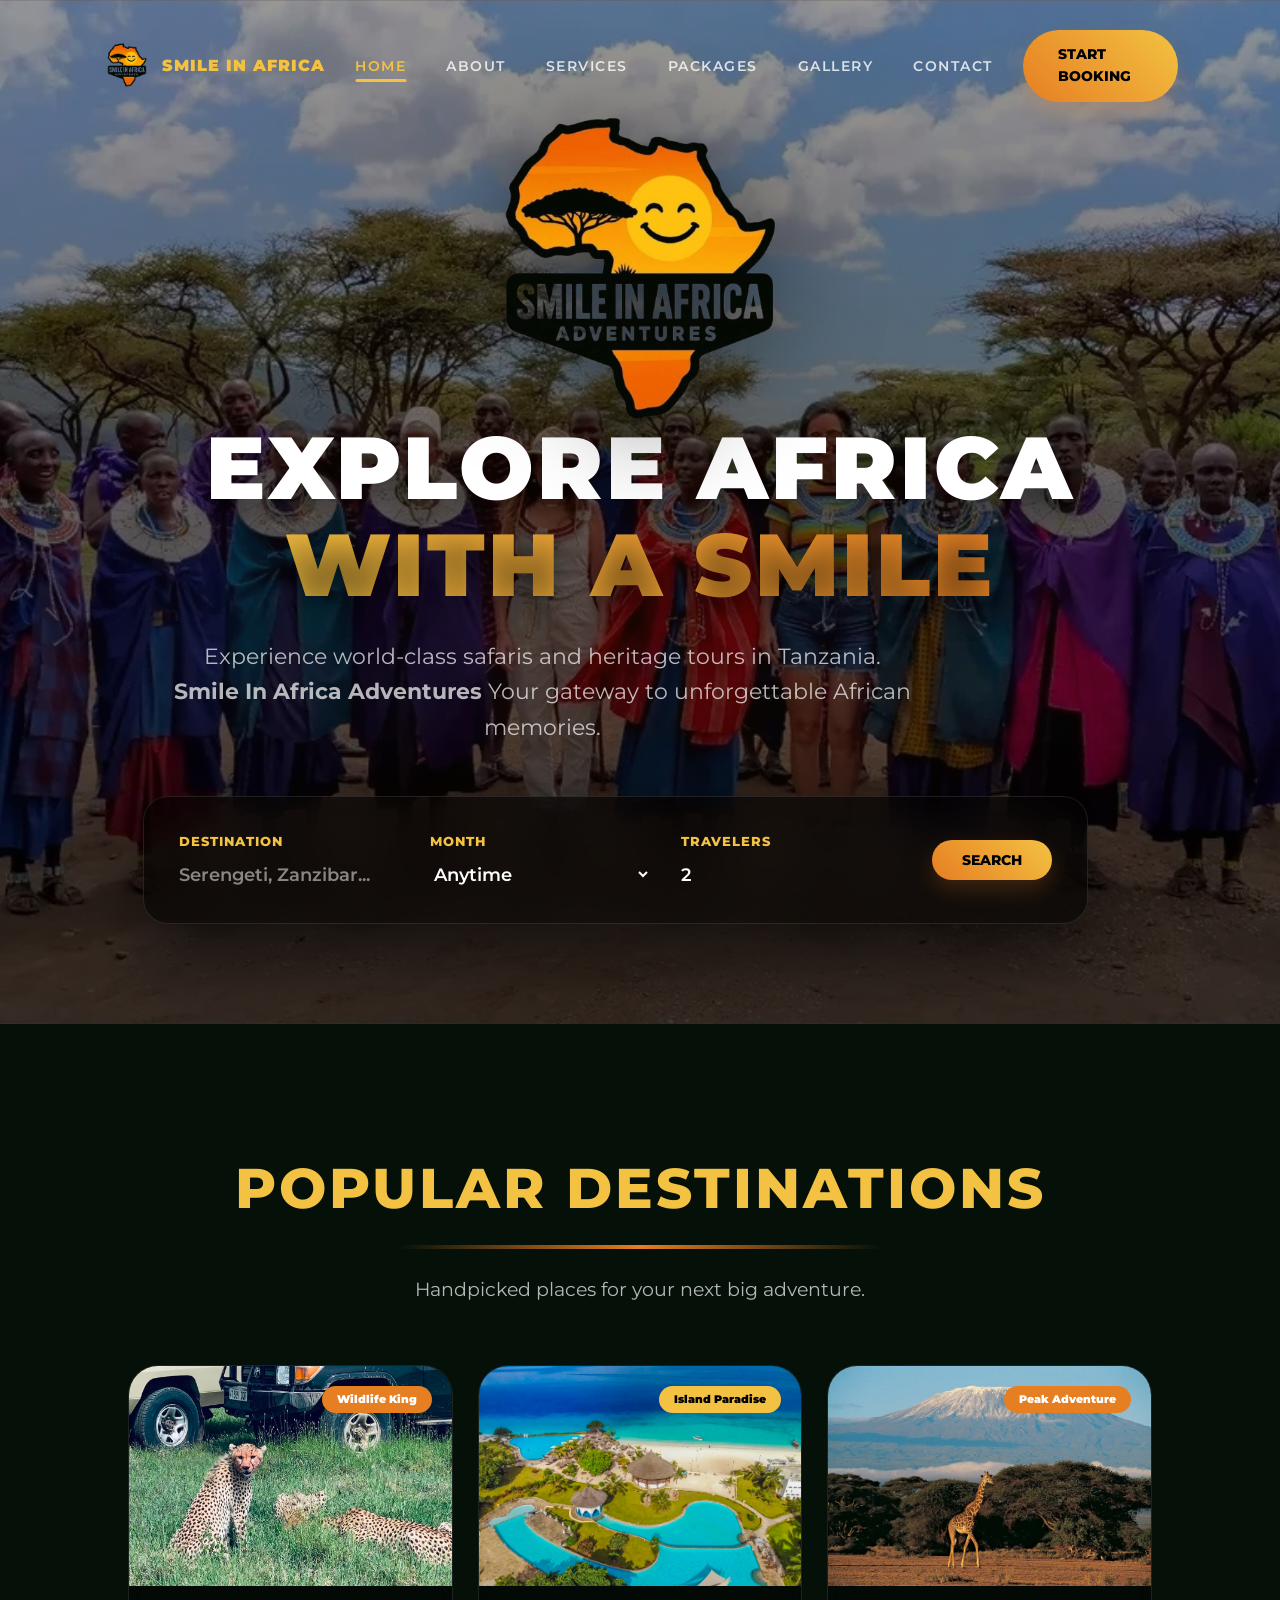
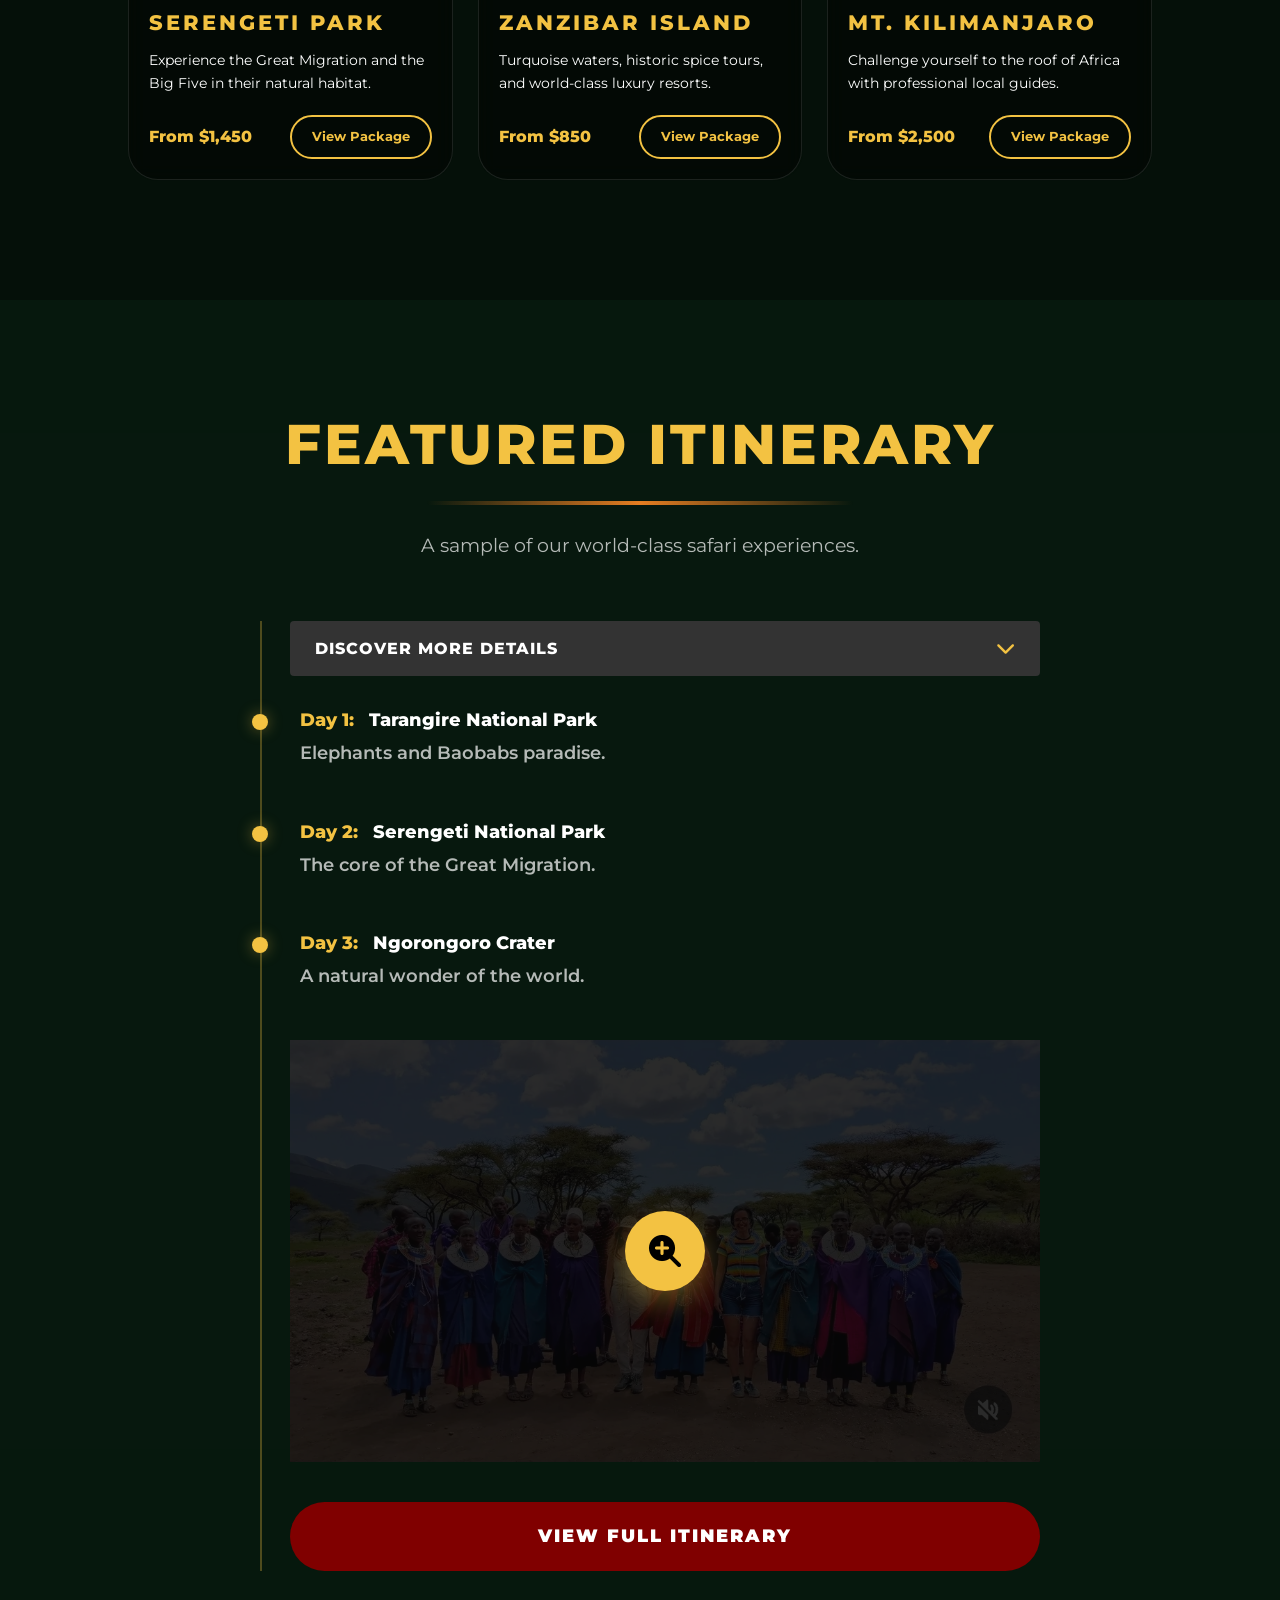
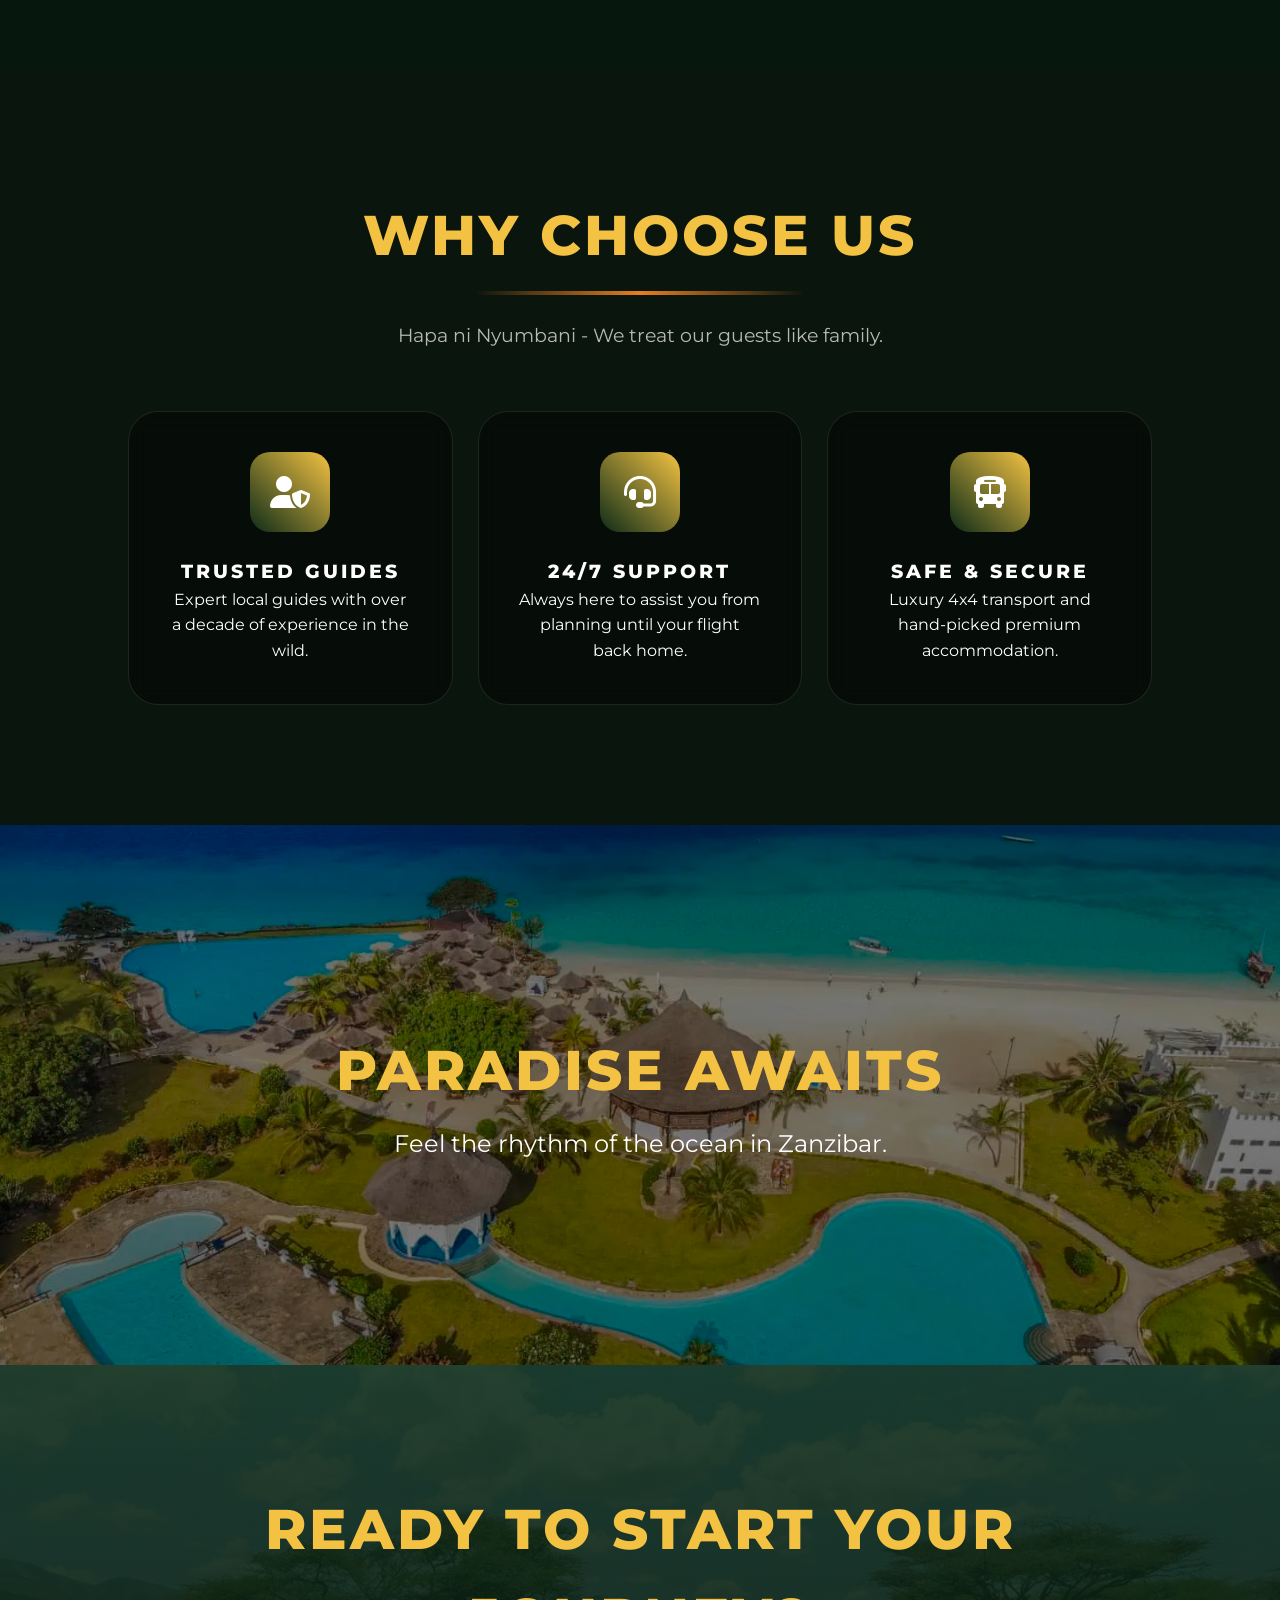
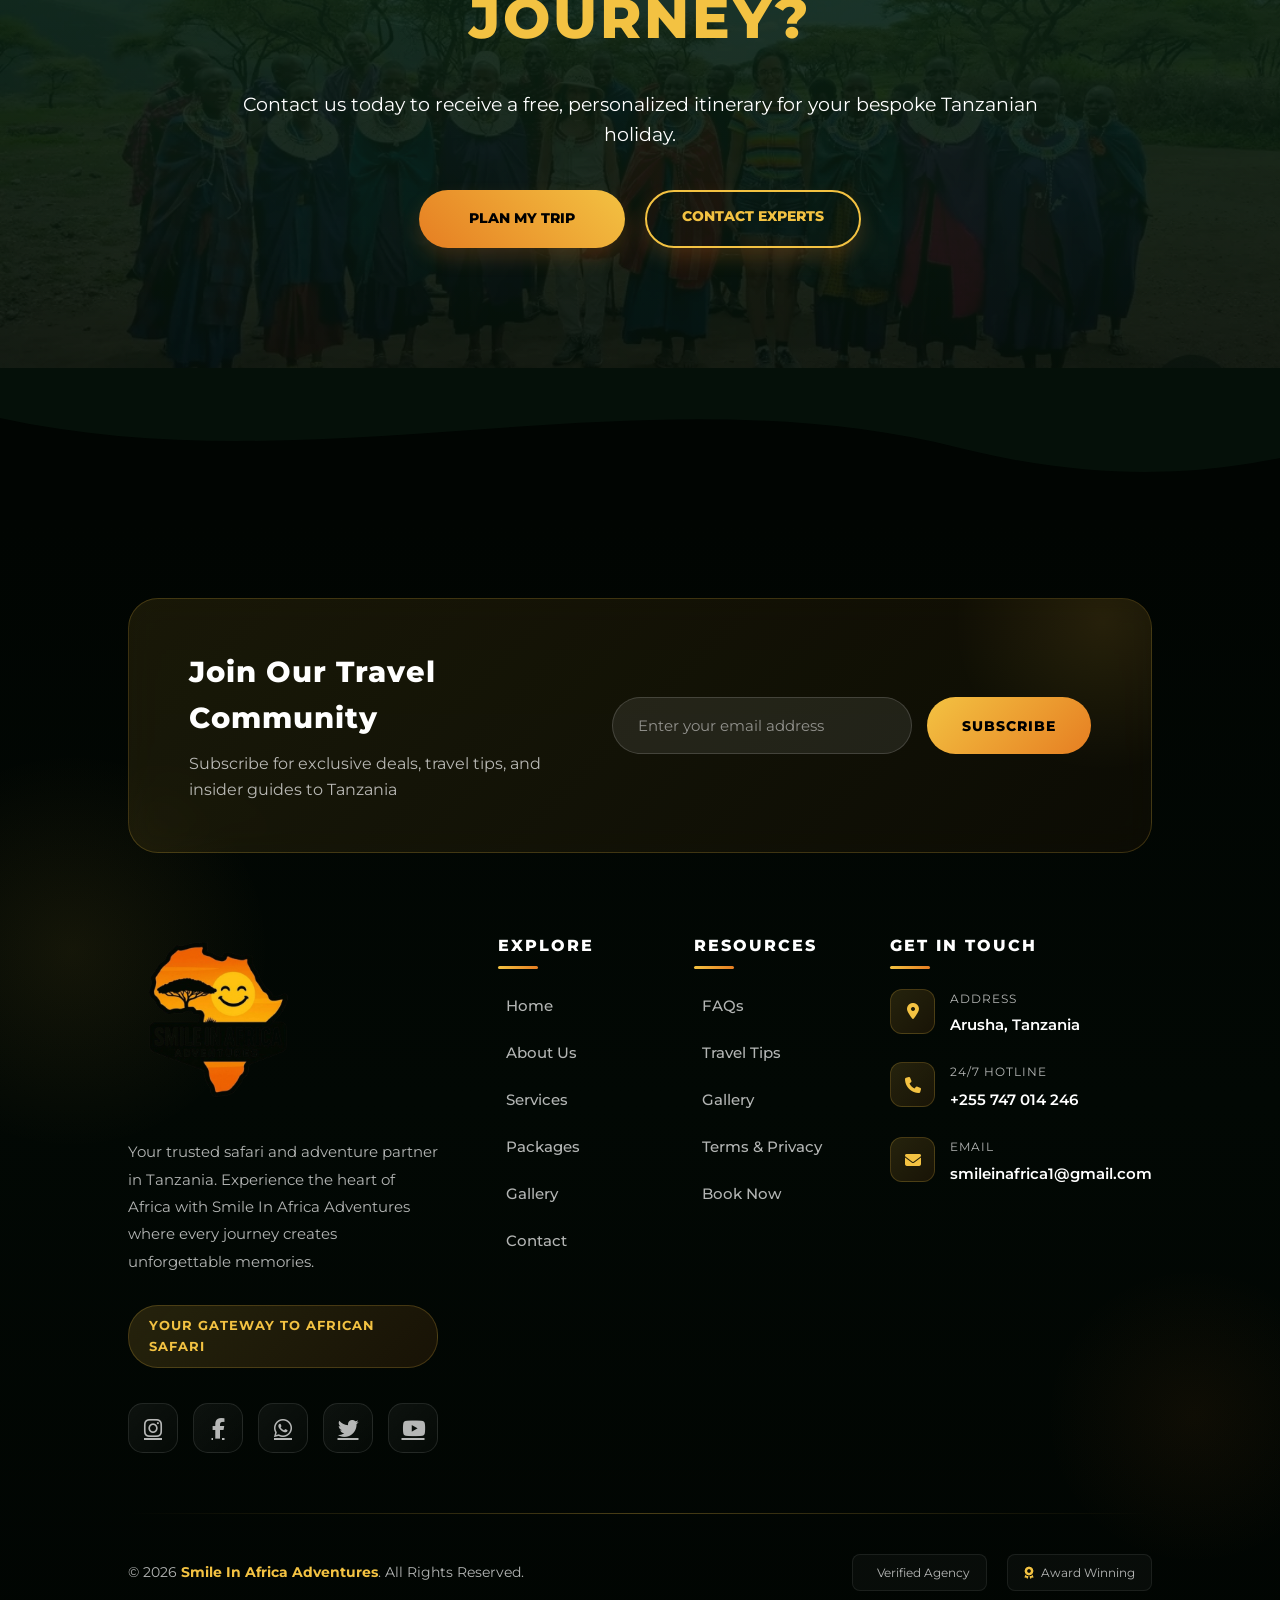
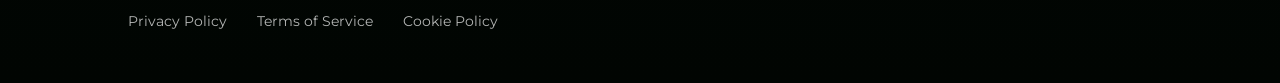
==== commit c0123d33: "Update print statement from 'Hello' to 'Goodbye'" ====
--- a/index.html
+++ b/index.html
@@ -41,11 +41,7 @@
     </nav>
 
     <!-- 1. Hero Section -->
-    <header class="hero">
-        <video autoplay muted loop id="heroVideo" class="video-bg">
-            <source src="TANZANIA___Travel_Video___Stock_Footage(2160p).mp4" type="video/mp4">
-            Your browser does not support the video tag.
-        </video>
+    <header class="hero" style="background-image: url('Screenshot_20260408_201101_Instagram.jpg.jpeg');">
         <div class="hero-overlay"></div>
 
         <!-- Oversized Hero Logo -->
@@ -203,10 +199,7 @@
 
     <!-- 4. Cinematic Zanzibar -->
     <section class="cinematic-section"
-        style="padding: 0; min-height: 60vh; position: relative; overflow: hidden; display: flex; align-items: center; justify-content: center;">
-        <video autoplay muted loop class="video-bg">
-            <source src="ZANZIBAR___CINEMATIC_TRAVEL_VIDEO(2160p).webm" type="video/webm">
-        </video>
+        style="padding: 0; min-height: 60vh; position: relative; overflow: hidden; display: flex; align-items: center; justify-content: center; background-image: url('zanzibar beach.webp'); background-size: cover; background-position: center;">
         <div class="hero-overlay" style="background: rgba(0,0,0,0.5);"></div>
         <div style="position: relative; z-index: 2; text-align: center;" data-aos="zoom-in">
             <h2 style="font-size: 3.5rem; color: var(--secondary); margin-bottom: 10px;">Paradise Awaits</h2>
@@ -365,4 +358,4 @@
     <script src="script.js"></script>
 </body>
 
-</html>+</html>
